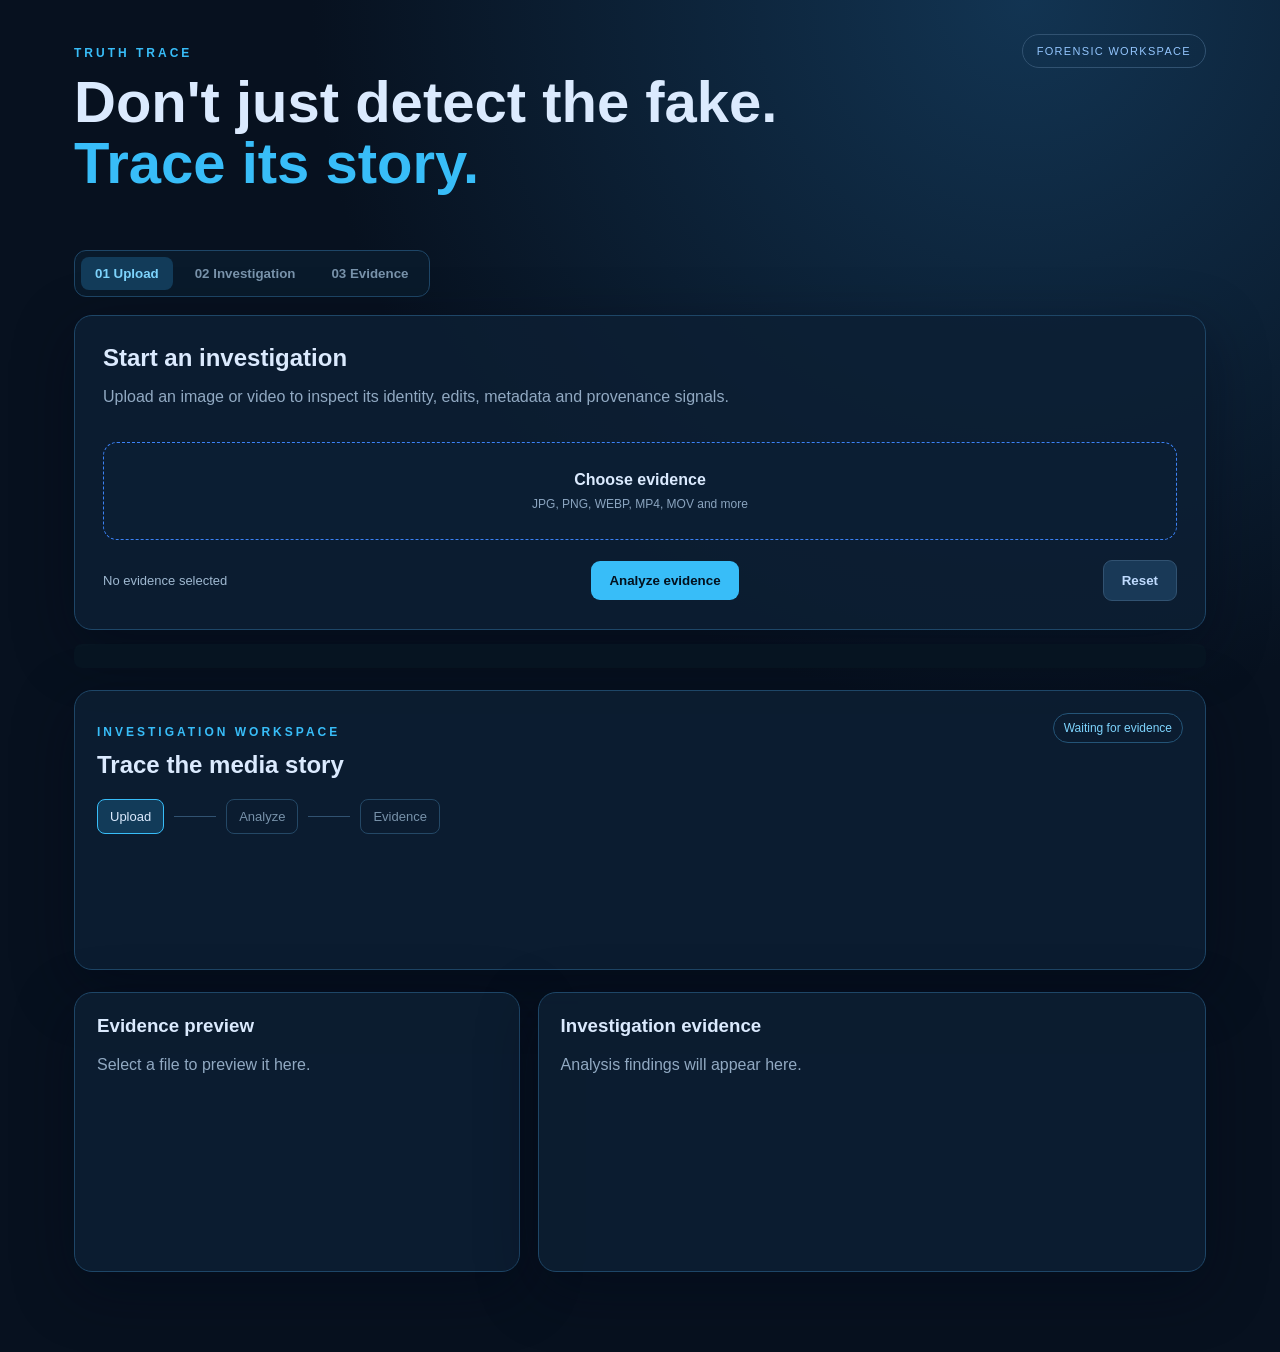
==== provenance/frontend/index.html @ 631e038a "FRONTEND ADDED" ====
<!doctype html>
<html lang="en">
<head>
  <meta charset="utf-8">
  <meta name="viewport" content="width=device-width, initial-scale=1">
  <title>Truth Trace | Provenance Investigation</title>
  <link rel="stylesheet" href="style.css">
</head>
<body>
  <main>
    <header class="topbar">
      <div>
        <p class="eyebrow">TRUTH TRACE</p>
        <h1>Don't just detect the fake.<br><span>Trace its story.</span></h1>
      </div>
      <div class="pill">FORENSIC WORKSPACE</div>
    </header>
    <nav class="steps" aria-label="Investigation steps">
      <button class="step active" data-view="upload">01 Upload</button>
      <button class="step" data-view="investigation">02 Investigation</button>
      <button class="step" data-view="report">03 Evidence</button>
    </nav>
    <section class="hero">
      <div>
        <h2>Start an investigation</h2>
        <p>Upload an image or video to inspect its identity, edits, metadata and provenance signals.</p>
      </div>
      <label class="dropzone" id="dropzone">
        <input id="media" type="file" accept="image/*,video/*">
        <strong>Choose evidence</strong>
        <span>JPG, PNG, WEBP, MP4, MOV and more</span>
      </label>
      <div class="actions">
        <span id="filename">No evidence selected</span>
        <button id="analyze">Analyze evidence</button>
        <button id="reset" class="secondary">Reset</button>
      </div>
    </section>
    <pre id="status"></pre>
    <section id="summary" class="grid hidden"></section>
    <section id="investigation" class="panel workspace-panel">
      <div class="workspace-heading">
        <div><p class="eyebrow">INVESTIGATION WORKSPACE</p><h2>Trace the media story</h2></div>
        <span id="investigation-state" class="state">Waiting for evidence</span>
      </div>
      <div class="workspace-track">
        <span class="track-node active">Upload</span><span class="track-line"></span>
        <span class="track-node">Analyze</span><span class="track-line"></span>
        <span class="track-node">Evidence</span>
      </div>
    </section>
    <section id="story" class="story-layout hidden">
      <div id="timeline" class="panel"></div>
      <div id="matches" class="panel"></div>
    </section>
    <section class="evidence-layout">
      <div id="preview" class="panel preview-panel"><h3>Evidence preview</h3><p>Select a file to preview it here.</p></div>
      <div id="report" class="panel report-panel"><h3>Investigation evidence</h3><p>Analysis findings will appear here.</p></div>
    </section>
  </main>
  <script src="app.js?v=9"></script>
</body>
</html>
---- provenance/frontend/style.css ----
:root { color-scheme: dark; font-family: Inter, Segoe UI, sans-serif; background: #07111f; color: #dbeafe; }
* { box-sizing: border-box; } body { margin: 0; background: radial-gradient(circle at 80% 0%, #123452, #07111f 42%); min-height: 100vh; }
main { max-width: 1180px; margin: auto; padding: 34px 24px 80px; }
.topbar { display: flex; justify-content: space-between; align-items: flex-start; margin-bottom: 48px; }
.eyebrow { color: #38bdf8; letter-spacing: .25em; font-size: 12px; font-weight: 700; } h1 { font-size: clamp(32px, 5vw, 58px); line-height: 1.05; margin: 8px 0; } h1 span { color: #38bdf8; }
.pill { border: 1px solid #315271; border-radius: 999px; padding: 10px 14px; color: #93c5fd; font-size: 11px; letter-spacing: .12em; }
.steps { display: flex; gap: 8px; margin: 0 0 18px; padding: 6px; background: #091a2b; border: 1px solid #1e4667; border-radius: 12px; width: fit-content; }.step { background: transparent; color: #7892aa; padding: 9px 14px; border-radius: 8px; }.step.active { background: #123b59; color: #7dd3fc; }
.hero, .panel { background: rgba(13, 31, 52, .82); border: 1px solid #1e4667; border-radius: 18px; box-shadow: 0 18px 60px #02081766; }
.hero { padding: 28px; display: grid; gap: 20px; } h2 { margin: 0; font-size: 24px; } p { color: #91a9c2; }
.dropzone { border: 1px dashed #3b82f6; border-radius: 14px; padding: 28px; text-align: center; display: grid; gap: 8px; cursor: pointer; background: #0b1e33; } .dropzone input { display: none; } .dropzone.selected { border-color: #22c55e; }
.dropzone span, .metric span, .metric small { color: #8aa4bf; font-size: 12px; } .actions { display: flex; align-items: center; justify-content: space-between; gap: 14px; }
button { cursor: pointer; background: #38bdf8; color: #03111e; border: 0; border-radius: 9px; padding: 12px 18px; font-weight: 800; } #filename { color: #9fb8d0; font-size: 13px; overflow: hidden; text-overflow: ellipsis; }
.secondary { background: #193957; color: #bfdbfe; border: 1px solid #315271; }
.grid { display: grid; grid-template-columns: repeat(4, 1fr); gap: 14px; margin: 22px 0; }.metric { background: #0d233b; border: 1px solid #1d4667; border-radius: 14px; padding: 18px; display: grid; gap: 7px; }.metric strong { font-size: 20px; color: #f8fafc; }
.workspace-panel { margin-top: 22px; min-height: auto; }.workspace-heading { display: flex; justify-content: space-between; align-items: flex-start; gap: 16px; }.workspace-heading h2 { margin-top: 4px; }.state { color: #7dd3fc; border: 1px solid #245477; border-radius: 999px; padding: 7px 10px; font-size: 12px; }.workspace-track { display: flex; align-items: center; gap: 10px; margin-top: 20px; }.track-node { color: #7892aa; border: 1px solid #244866; padding: 9px 12px; border-radius: 8px; font-size: 13px; }.track-node.active { color: #dbeafe; background: #123b59; border-color: #38bdf8; }.track-line { width: 42px; height: 1px; background: #315271; }
.story-layout { display: grid; grid-template-columns: 1fr 1fr; gap: 18px; margin-top: 22px; }.story-layout h2 { margin: 4px 0 18px; }.timeline { display: grid; gap: 0; }.timeline-item { display: grid; grid-template-columns: 18px 1fr; gap: 12px; min-height: 62px; }.timeline-dot { width: 10px; height: 10px; margin-top: 4px; border-radius: 50%; background: #38bdf8; box-shadow: 0 0 0 4px #123b59; }.timeline-item:not(:last-child) .timeline-dot { position: relative; }.timeline-item:not(:last-child) .timeline-dot::after { content: ""; position: absolute; left: 4px; top: 14px; width: 2px; height: 48px; background: #245477; }.timeline-item p { margin: 5px 0 0; font-size: 13px; }.match-list { display: grid; gap: 10px; }.match-row { display: flex; justify-content: space-between; gap: 14px; padding: 12px 0; border-bottom: 1px solid #173b58; }.match-row span { color: #8aa4bf; }.match-row strong { color: #f8fafc; text-align: right; }.panel-note { font-size: 12px; margin-bottom: 0; }
.lineage { margin-top: 24px; border-top: 1px solid #214765; padding-top: 18px; }.lineage-grid { display: grid; grid-template-columns: repeat(2, minmax(0, 1fr)); gap: 10px; }.lineage-card { display: grid; gap: 6px; padding: 10px; border: 1px solid #315271; border-radius: 10px; background: #091a2b; min-width: 0; }.lineage-card.original { border-color: #38bdf8; }.lineage-card.exact { border-color: #22c55e; }.lineage-card.candidate { border-color: #eab308; }.lineage-card img, .lineage-card video { width: 100%; height: 120px; object-fit: contain; background: #020817; border-radius: 6px; }.lineage-card strong { color: #f8fafc; }.lineage-card p, .lineage-card small { margin: 0; font-size: 11px; color: #91a9c2; overflow-wrap: anywhere; }.lineage-kind { color: #7dd3fc; font-size: 10px; letter-spacing: .08em; font-weight: 700; }
.lineage-graph { margin-top: 24px; border-top: 1px solid #214765; padding-top: 18px; }.graph-track { display: flex; align-items: stretch; gap: 8px; overflow-x: auto; padding: 10px 0; }.graph-node { min-width: 150px; display: grid; gap: 6px; padding: 12px; border: 1px solid #315271; border-radius: 10px; background: #091a2b; }.graph-node.origin { border-color: #38bdf8; }.graph-node small { color: #91a9c2; font-size: 11px; overflow-wrap: anywhere; }.graph-arrow { align-self: center; color: #38bdf8; font-size: 20px; }
.evidence-layout { display: grid; grid-template-columns: .8fr 1.2fr; gap: 18px; margin-top: 22px; }.panel { padding: 22px; min-height: 280px; } .panel h3 { margin-top: 0; }.preview-media { max-width: 100%; max-height: 500px; border-radius: 10px; display: block; margin: auto; }
details { border-top: 1px solid #214765; padding: 12px 0; } summary { cursor: pointer; font-weight: 700; color: #bae6fd; } pre { white-space: pre-wrap; color: #b7d4eb; font-size: 12px; overflow: auto; background: #071522; padding: 12px; border-radius: 8px; }
.facts { display: grid; gap: 8px; margin-top: 12px; }.fact { display: grid; grid-template-columns: minmax(130px, .8fr) minmax(0, 1.2fr); gap: 16px; border-bottom: 1px solid #173b58; padding: 8px 0; }.fact > span { color: #8aa4bf; }.fact-value { color: #f8fafc; overflow-wrap: anywhere; }.fact-value strong { color: #f8fafc; }.value-list { margin: 0; padding-left: 20px; color: #dbeafe; }.value-list li { padding: 3px 0; }.empty-value { color: #7892aa; font-style: italic; }
.hidden { display: none; } #status { color: #7dd3fc; min-height: 20px; margin: 14px 0; }
@media (max-width: 760px) { .topbar, .actions, .workspace-heading { display: block; } .pill { display: inline-block; margin-top: 15px; } .steps { width: 100%; overflow-x: auto; } .grid, .story-layout, .evidence-layout { grid-template-columns: 1fr 1fr; } .actions button { margin-top: 14px; } }
@media (max-width: 480px) { .grid, .evidence-layout { grid-template-columns: 1fr; } }
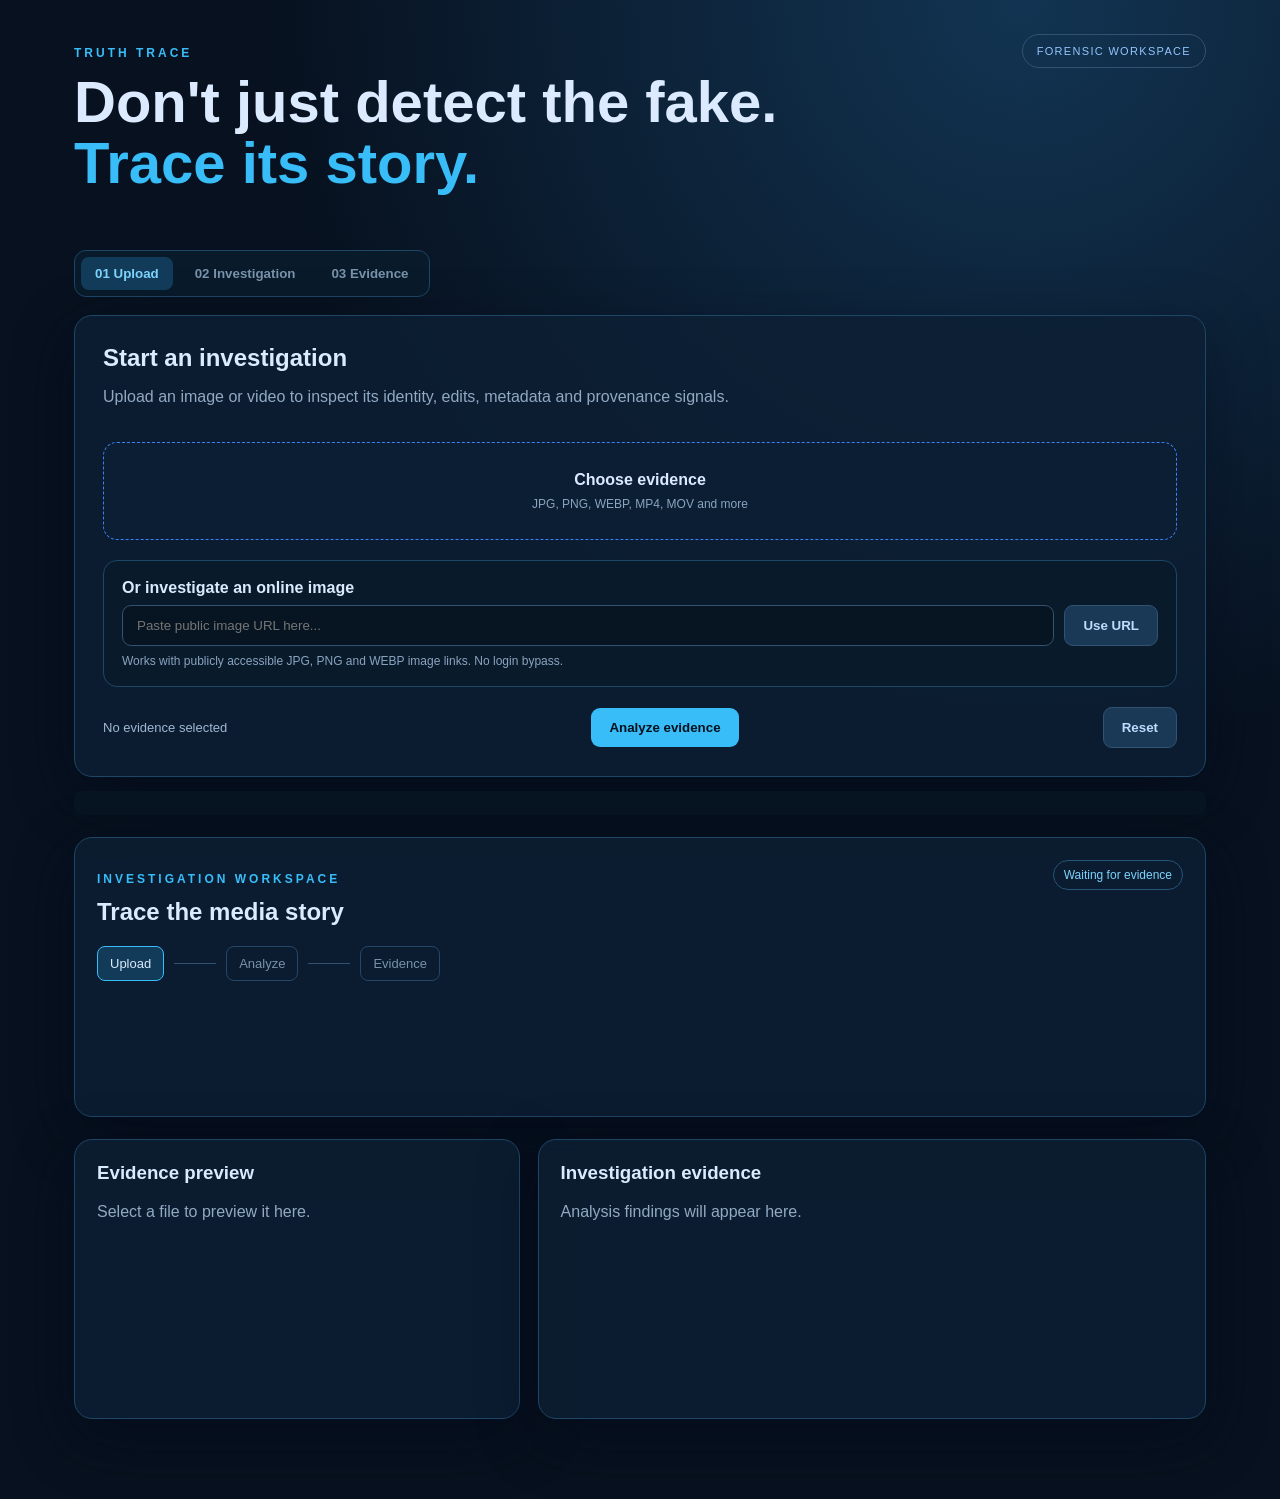
==== commit 0ee9cd4f: "feat:Removed Bugs" ====
--- a/provenance/frontend/index.html
+++ b/provenance/frontend/index.html
@@ -1,63 +1,101 @@
 <!doctype html>
 <html lang="en">
-<head>
-  <meta charset="utf-8">
-  <meta name="viewport" content="width=device-width, initial-scale=1">
-  <title>Truth Trace | Provenance Investigation</title>
-  <link rel="stylesheet" href="style.css">
-</head>
-<body>
-  <main>
-    <header class="topbar">
-      <div>
-        <p class="eyebrow">TRUTH TRACE</p>
-        <h1>Don't just detect the fake.<br><span>Trace its story.</span></h1>
-      </div>
-      <div class="pill">FORENSIC WORKSPACE</div>
-    </header>
-    <nav class="steps" aria-label="Investigation steps">
-      <button class="step active" data-view="upload">01 Upload</button>
-      <button class="step" data-view="investigation">02 Investigation</button>
-      <button class="step" data-view="report">03 Evidence</button>
-    </nav>
-    <section class="hero">
-      <div>
-        <h2>Start an investigation</h2>
-        <p>Upload an image or video to inspect its identity, edits, metadata and provenance signals.</p>
-      </div>
-      <label class="dropzone" id="dropzone">
-        <input id="media" type="file" accept="image/*,video/*">
-        <strong>Choose evidence</strong>
-        <span>JPG, PNG, WEBP, MP4, MOV and more</span>
-      </label>
-      <div class="actions">
-        <span id="filename">No evidence selected</span>
-        <button id="analyze">Analyze evidence</button>
-        <button id="reset" class="secondary">Reset</button>
-      </div>
-    </section>
-    <pre id="status"></pre>
-    <section id="summary" class="grid hidden"></section>
-    <section id="investigation" class="panel workspace-panel">
-      <div class="workspace-heading">
-        <div><p class="eyebrow">INVESTIGATION WORKSPACE</p><h2>Trace the media story</h2></div>
-        <span id="investigation-state" class="state">Waiting for evidence</span>
-      </div>
-      <div class="workspace-track">
-        <span class="track-node active">Upload</span><span class="track-line"></span>
-        <span class="track-node">Analyze</span><span class="track-line"></span>
-        <span class="track-node">Evidence</span>
-      </div>
-    </section>
-    <section id="story" class="story-layout hidden">
-      <div id="timeline" class="panel"></div>
-      <div id="matches" class="panel"></div>
-    </section>
-    <section class="evidence-layout">
-      <div id="preview" class="panel preview-panel"><h3>Evidence preview</h3><p>Select a file to preview it here.</p></div>
-      <div id="report" class="panel report-panel"><h3>Investigation evidence</h3><p>Analysis findings will appear here.</p></div>
-    </section>
-  </main>
-  <script src="app.js?v=9"></script>
-</body>
+  <head>
+    <meta charset="utf-8" />
+    <meta name="viewport" content="width=device-width, initial-scale=1" />
+    <title>Truth Trace | Provenance Investigation</title>
+    <link rel="stylesheet" href="style.css" />
+  </head>
+  <body>
+    <main>
+      <header class="topbar">
+        <div>
+          <p class="eyebrow">TRUTH TRACE</p>
+          <h1>
+            Don't just detect the fake.<br /><span>Trace its story.</span>
+          </h1>
+        </div>
+        <div class="pill">FORENSIC WORKSPACE</div>
+      </header>
+      <nav class="steps" aria-label="Investigation steps">
+        <button class="step active" data-view="upload">01 Upload</button>
+        <button class="step" data-view="investigation">02 Investigation</button>
+        <button class="step" data-view="report">03 Evidence</button>
+      </nav>
+      <section class="hero">
+        <div>
+          <h2>Start an investigation</h2>
+          <p>
+            Upload an image or video to inspect its identity, edits, metadata
+            and provenance signals.
+          </p>
+        </div>
+        <label class="dropzone" id="dropzone">
+          <input id="media" type="file" accept="image/*,video/*" />
+          <strong>Choose evidence</strong>
+          <span>JPG, PNG, WEBP, MP4, MOV and more</span>
+        </label>
+        <div class="url-source">
+          <label for="image-url"
+            ><strong>Or investigate an online image</strong></label
+          >
+          <div class="url-row">
+            <input
+              id="image-url"
+              type="url"
+              placeholder="Paste public image URL here..."
+              autocomplete="off"
+            />
+            <button id="use-url" class="secondary" type="button">
+              Use URL
+            </button>
+          </div>
+          <span
+            >Works with publicly accessible JPG, PNG and WEBP image links. No
+            login bypass.</span
+          >
+        </div>
+        <div class="actions">
+          <span id="filename">No evidence selected</span>
+          <button id="analyze">Analyze evidence</button>
+          <button id="reset" class="secondary">Reset</button>
+        </div>
+      </section>
+      <pre id="status"></pre>
+      <section id="summary" class="grid hidden"></section>
+      <section id="investigation" class="panel workspace-panel">
+        <div class="workspace-heading">
+          <div>
+            <p class="eyebrow">INVESTIGATION WORKSPACE</p>
+            <h2>Trace the media story</h2>
+          </div>
+          <span id="investigation-state" class="state"
+            >Waiting for evidence</span
+          >
+        </div>
+        <div class="workspace-track">
+          <span class="track-node active">Upload</span
+          ><span class="track-line"></span>
+          <span class="track-node">Analyze</span
+          ><span class="track-line"></span>
+          <span class="track-node">Evidence</span>
+        </div>
+      </section>
+      <section id="story" class="story-layout hidden">
+        <div id="timeline" class="panel"></div>
+        <div id="matches" class="panel"></div>
+      </section>
+      <section class="evidence-layout">
+        <div id="preview" class="panel preview-panel">
+          <h3>Evidence preview</h3>
+          <p>Select a file to preview it here.</p>
+        </div>
+        <div id="report" class="panel report-panel">
+          <h3>Investigation evidence</h3>
+          <p>Analysis findings will appear here.</p>
+        </div>
+      </section>
+    </main>
+    <script src="app.js?v=10"></script>
+  </body>
 </html>
--- a/provenance/frontend/style.css
+++ b/provenance/frontend/style.css
@@ -1,24 +1,560 @@
-:root { color-scheme: dark; font-family: Inter, Segoe UI, sans-serif; background: #07111f; color: #dbeafe; }
-* { box-sizing: border-box; } body { margin: 0; background: radial-gradient(circle at 80% 0%, #123452, #07111f 42%); min-height: 100vh; }
-main { max-width: 1180px; margin: auto; padding: 34px 24px 80px; }
-.topbar { display: flex; justify-content: space-between; align-items: flex-start; margin-bottom: 48px; }
-.eyebrow { color: #38bdf8; letter-spacing: .25em; font-size: 12px; font-weight: 700; } h1 { font-size: clamp(32px, 5vw, 58px); line-height: 1.05; margin: 8px 0; } h1 span { color: #38bdf8; }
-.pill { border: 1px solid #315271; border-radius: 999px; padding: 10px 14px; color: #93c5fd; font-size: 11px; letter-spacing: .12em; }
-.steps { display: flex; gap: 8px; margin: 0 0 18px; padding: 6px; background: #091a2b; border: 1px solid #1e4667; border-radius: 12px; width: fit-content; }.step { background: transparent; color: #7892aa; padding: 9px 14px; border-radius: 8px; }.step.active { background: #123b59; color: #7dd3fc; }
-.hero, .panel { background: rgba(13, 31, 52, .82); border: 1px solid #1e4667; border-radius: 18px; box-shadow: 0 18px 60px #02081766; }
-.hero { padding: 28px; display: grid; gap: 20px; } h2 { margin: 0; font-size: 24px; } p { color: #91a9c2; }
-.dropzone { border: 1px dashed #3b82f6; border-radius: 14px; padding: 28px; text-align: center; display: grid; gap: 8px; cursor: pointer; background: #0b1e33; } .dropzone input { display: none; } .dropzone.selected { border-color: #22c55e; }
-.dropzone span, .metric span, .metric small { color: #8aa4bf; font-size: 12px; } .actions { display: flex; align-items: center; justify-content: space-between; gap: 14px; }
-button { cursor: pointer; background: #38bdf8; color: #03111e; border: 0; border-radius: 9px; padding: 12px 18px; font-weight: 800; } #filename { color: #9fb8d0; font-size: 13px; overflow: hidden; text-overflow: ellipsis; }
-.secondary { background: #193957; color: #bfdbfe; border: 1px solid #315271; }
-.grid { display: grid; grid-template-columns: repeat(4, 1fr); gap: 14px; margin: 22px 0; }.metric { background: #0d233b; border: 1px solid #1d4667; border-radius: 14px; padding: 18px; display: grid; gap: 7px; }.metric strong { font-size: 20px; color: #f8fafc; }
-.workspace-panel { margin-top: 22px; min-height: auto; }.workspace-heading { display: flex; justify-content: space-between; align-items: flex-start; gap: 16px; }.workspace-heading h2 { margin-top: 4px; }.state { color: #7dd3fc; border: 1px solid #245477; border-radius: 999px; padding: 7px 10px; font-size: 12px; }.workspace-track { display: flex; align-items: center; gap: 10px; margin-top: 20px; }.track-node { color: #7892aa; border: 1px solid #244866; padding: 9px 12px; border-radius: 8px; font-size: 13px; }.track-node.active { color: #dbeafe; background: #123b59; border-color: #38bdf8; }.track-line { width: 42px; height: 1px; background: #315271; }
-.story-layout { display: grid; grid-template-columns: 1fr 1fr; gap: 18px; margin-top: 22px; }.story-layout h2 { margin: 4px 0 18px; }.timeline { display: grid; gap: 0; }.timeline-item { display: grid; grid-template-columns: 18px 1fr; gap: 12px; min-height: 62px; }.timeline-dot { width: 10px; height: 10px; margin-top: 4px; border-radius: 50%; background: #38bdf8; box-shadow: 0 0 0 4px #123b59; }.timeline-item:not(:last-child) .timeline-dot { position: relative; }.timeline-item:not(:last-child) .timeline-dot::after { content: ""; position: absolute; left: 4px; top: 14px; width: 2px; height: 48px; background: #245477; }.timeline-item p { margin: 5px 0 0; font-size: 13px; }.match-list { display: grid; gap: 10px; }.match-row { display: flex; justify-content: space-between; gap: 14px; padding: 12px 0; border-bottom: 1px solid #173b58; }.match-row span { color: #8aa4bf; }.match-row strong { color: #f8fafc; text-align: right; }.panel-note { font-size: 12px; margin-bottom: 0; }
-.lineage { margin-top: 24px; border-top: 1px solid #214765; padding-top: 18px; }.lineage-grid { display: grid; grid-template-columns: repeat(2, minmax(0, 1fr)); gap: 10px; }.lineage-card { display: grid; gap: 6px; padding: 10px; border: 1px solid #315271; border-radius: 10px; background: #091a2b; min-width: 0; }.lineage-card.original { border-color: #38bdf8; }.lineage-card.exact { border-color: #22c55e; }.lineage-card.candidate { border-color: #eab308; }.lineage-card img, .lineage-card video { width: 100%; height: 120px; object-fit: contain; background: #020817; border-radius: 6px; }.lineage-card strong { color: #f8fafc; }.lineage-card p, .lineage-card small { margin: 0; font-size: 11px; color: #91a9c2; overflow-wrap: anywhere; }.lineage-kind { color: #7dd3fc; font-size: 10px; letter-spacing: .08em; font-weight: 700; }
-.lineage-graph { margin-top: 24px; border-top: 1px solid #214765; padding-top: 18px; }.graph-track { display: flex; align-items: stretch; gap: 8px; overflow-x: auto; padding: 10px 0; }.graph-node { min-width: 150px; display: grid; gap: 6px; padding: 12px; border: 1px solid #315271; border-radius: 10px; background: #091a2b; }.graph-node.origin { border-color: #38bdf8; }.graph-node small { color: #91a9c2; font-size: 11px; overflow-wrap: anywhere; }.graph-arrow { align-self: center; color: #38bdf8; font-size: 20px; }
-.evidence-layout { display: grid; grid-template-columns: .8fr 1.2fr; gap: 18px; margin-top: 22px; }.panel { padding: 22px; min-height: 280px; } .panel h3 { margin-top: 0; }.preview-media { max-width: 100%; max-height: 500px; border-radius: 10px; display: block; margin: auto; }
-details { border-top: 1px solid #214765; padding: 12px 0; } summary { cursor: pointer; font-weight: 700; color: #bae6fd; } pre { white-space: pre-wrap; color: #b7d4eb; font-size: 12px; overflow: auto; background: #071522; padding: 12px; border-radius: 8px; }
-.facts { display: grid; gap: 8px; margin-top: 12px; }.fact { display: grid; grid-template-columns: minmax(130px, .8fr) minmax(0, 1.2fr); gap: 16px; border-bottom: 1px solid #173b58; padding: 8px 0; }.fact > span { color: #8aa4bf; }.fact-value { color: #f8fafc; overflow-wrap: anywhere; }.fact-value strong { color: #f8fafc; }.value-list { margin: 0; padding-left: 20px; color: #dbeafe; }.value-list li { padding: 3px 0; }.empty-value { color: #7892aa; font-style: italic; }
-.hidden { display: none; } #status { color: #7dd3fc; min-height: 20px; margin: 14px 0; }
-@media (max-width: 760px) { .topbar, .actions, .workspace-heading { display: block; } .pill { display: inline-block; margin-top: 15px; } .steps { width: 100%; overflow-x: auto; } .grid, .story-layout, .evidence-layout { grid-template-columns: 1fr 1fr; } .actions button { margin-top: 14px; } }
-@media (max-width: 480px) { .grid, .evidence-layout { grid-template-columns: 1fr; } }
+:root {
+  color-scheme: dark;
+  font-family:
+    Inter,
+    Segoe UI,
+    sans-serif;
+  background: #07111f;
+  color: #dbeafe;
+}
+* {
+  box-sizing: border-box;
+}
+body {
+  margin: 0;
+  background: radial-gradient(circle at 80% 0%, #123452, #07111f 42%);
+  min-height: 100vh;
+}
+main {
+  max-width: 1180px;
+  margin: auto;
+  padding: 34px 24px 80px;
+}
+.topbar {
+  display: flex;
+  justify-content: space-between;
+  align-items: flex-start;
+  margin-bottom: 48px;
+}
+.eyebrow {
+  color: #38bdf8;
+  letter-spacing: 0.25em;
+  font-size: 12px;
+  font-weight: 700;
+}
+h1 {
+  font-size: clamp(32px, 5vw, 58px);
+  line-height: 1.05;
+  margin: 8px 0;
+}
+h1 span {
+  color: #38bdf8;
+}
+.pill {
+  border: 1px solid #315271;
+  border-radius: 999px;
+  padding: 10px 14px;
+  color: #93c5fd;
+  font-size: 11px;
+  letter-spacing: 0.12em;
+}
+.steps {
+  display: flex;
+  gap: 8px;
+  margin: 0 0 18px;
+  padding: 6px;
+  background: #091a2b;
+  border: 1px solid #1e4667;
+  border-radius: 12px;
+  width: fit-content;
+}
+.step {
+  background: transparent;
+  color: #7892aa;
+  padding: 9px 14px;
+  border-radius: 8px;
+}
+.step.active {
+  background: #123b59;
+  color: #7dd3fc;
+}
+.hero,
+.panel {
+  background: rgba(13, 31, 52, 0.82);
+  border: 1px solid #1e4667;
+  border-radius: 18px;
+  box-shadow: 0 18px 60px #02081766;
+}
+.hero {
+  padding: 28px;
+  display: grid;
+  gap: 20px;
+}
+h2 {
+  margin: 0;
+  font-size: 24px;
+}
+p {
+  color: #91a9c2;
+}
+.dropzone {
+  border: 1px dashed #3b82f6;
+  border-radius: 14px;
+  padding: 28px;
+  text-align: center;
+  display: grid;
+  gap: 8px;
+  cursor: pointer;
+  background: #0b1e33;
+}
+.dropzone input {
+  display: none;
+}
+.dropzone.selected {
+  border-color: #22c55e;
+}
+.dropzone span,
+.metric span,
+.metric small {
+  color: #8aa4bf;
+  font-size: 12px;
+}
+.actions {
+  display: flex;
+  align-items: center;
+  justify-content: space-between;
+  gap: 14px;
+}
+button {
+  cursor: pointer;
+  background: #38bdf8;
+  color: #03111e;
+  border: 0;
+  border-radius: 9px;
+  padding: 12px 18px;
+  font-weight: 800;
+}
+#filename {
+  color: #9fb8d0;
+  font-size: 13px;
+  overflow: hidden;
+  text-overflow: ellipsis;
+}
+.secondary {
+  background: #193957;
+  color: #bfdbfe;
+  border: 1px solid #315271;
+}
+.grid {
+  display: grid;
+  grid-template-columns: repeat(4, 1fr);
+  gap: 14px;
+  margin: 22px 0;
+}
+.metric {
+  background: #0d233b;
+  border: 1px solid #1d4667;
+  border-radius: 14px;
+  padding: 18px;
+  display: grid;
+  gap: 7px;
+}
+.metric strong {
+  font-size: 20px;
+  color: #f8fafc;
+}
+.workspace-panel {
+  margin-top: 22px;
+  min-height: auto;
+}
+.workspace-heading {
+  display: flex;
+  justify-content: space-between;
+  align-items: flex-start;
+  gap: 16px;
+}
+.workspace-heading h2 {
+  margin-top: 4px;
+}
+.state {
+  color: #7dd3fc;
+  border: 1px solid #245477;
+  border-radius: 999px;
+  padding: 7px 10px;
+  font-size: 12px;
+}
+.workspace-track {
+  display: flex;
+  align-items: center;
+  gap: 10px;
+  margin-top: 20px;
+}
+.track-node {
+  color: #7892aa;
+  border: 1px solid #244866;
+  padding: 9px 12px;
+  border-radius: 8px;
+  font-size: 13px;
+}
+.track-node.active {
+  color: #dbeafe;
+  background: #123b59;
+  border-color: #38bdf8;
+}
+.track-line {
+  width: 42px;
+  height: 1px;
+  background: #315271;
+}
+.story-layout {
+  display: grid;
+  grid-template-columns: 1fr 1fr;
+  gap: 18px;
+  margin-top: 22px;
+}
+.story-layout h2 {
+  margin: 4px 0 18px;
+}
+.timeline {
+  display: grid;
+  gap: 0;
+}
+.timeline-item {
+  display: grid;
+  grid-template-columns: 18px 1fr;
+  gap: 12px;
+  min-height: 62px;
+}
+.timeline-dot {
+  width: 10px;
+  height: 10px;
+  margin-top: 4px;
+  border-radius: 50%;
+  background: #38bdf8;
+  box-shadow: 0 0 0 4px #123b59;
+}
+.timeline-item:not(:last-child) .timeline-dot {
+  position: relative;
+}
+.timeline-item:not(:last-child) .timeline-dot::after {
+  content: "";
+  position: absolute;
+  left: 4px;
+  top: 14px;
+  width: 2px;
+  height: 48px;
+  background: #245477;
+}
+.timeline-item p {
+  margin: 5px 0 0;
+  font-size: 13px;
+}
+.match-list {
+  display: grid;
+  gap: 10px;
+}
+.match-row {
+  display: flex;
+  justify-content: space-between;
+  gap: 14px;
+  padding: 12px 0;
+  border-bottom: 1px solid #173b58;
+}
+.match-row span {
+  color: #8aa4bf;
+}
+.match-row strong {
+  color: #f8fafc;
+  text-align: right;
+}
+.panel-note {
+  font-size: 12px;
+  margin-bottom: 0;
+}
+.lineage {
+  margin-top: 24px;
+  border-top: 1px solid #214765;
+  padding-top: 18px;
+}
+.lineage-grid {
+  display: grid;
+  grid-template-columns: repeat(2, minmax(0, 1fr));
+  gap: 10px;
+}
+.lineage-card {
+  display: grid;
+  gap: 6px;
+  padding: 10px;
+  border: 1px solid #315271;
+  border-radius: 10px;
+  background: #091a2b;
+  min-width: 0;
+}
+.lineage-card.original {
+  border-color: #38bdf8;
+}
+.lineage-card.exact {
+  border-color: #22c55e;
+}
+.lineage-card.candidate {
+  border-color: #eab308;
+}
+.lineage-card img,
+.lineage-card video {
+  width: 100%;
+  height: 120px;
+  object-fit: contain;
+  background: #020817;
+  border-radius: 6px;
+}
+.lineage-card strong {
+  color: #f8fafc;
+}
+.lineage-card p,
+.lineage-card small {
+  margin: 0;
+  font-size: 11px;
+  color: #91a9c2;
+  overflow-wrap: anywhere;
+}
+.lineage-kind {
+  color: #7dd3fc;
+  font-size: 10px;
+  letter-spacing: 0.08em;
+  font-weight: 700;
+}
+.lineage-graph {
+  margin-top: 24px;
+  border-top: 1px solid #214765;
+  padding-top: 18px;
+}
+.graph-track {
+  display: flex;
+  align-items: stretch;
+  gap: 8px;
+  overflow-x: auto;
+  padding: 10px 0;
+}
+.graph-node {
+  min-width: 150px;
+  display: grid;
+  gap: 6px;
+  padding: 12px;
+  border: 1px solid #315271;
+  border-radius: 10px;
+  background: #091a2b;
+}
+.graph-node.origin {
+  border-color: #38bdf8;
+}
+.graph-node small {
+  color: #91a9c2;
+  font-size: 11px;
+  overflow-wrap: anywhere;
+}
+.graph-arrow {
+  align-self: center;
+  color: #38bdf8;
+  font-size: 20px;
+}
+.evidence-layout {
+  display: grid;
+  grid-template-columns: 0.8fr 1.2fr;
+  gap: 18px;
+  margin-top: 22px;
+}
+.panel {
+  padding: 22px;
+  min-height: 280px;
+}
+.panel h3 {
+  margin-top: 0;
+}
+.preview-media {
+  max-width: 100%;
+  max-height: 500px;
+  border-radius: 10px;
+  display: block;
+  margin: auto;
+}
+details {
+  border-top: 1px solid #214765;
+  padding: 12px 0;
+}
+summary {
+  cursor: pointer;
+  font-weight: 700;
+  color: #bae6fd;
+}
+pre {
+  white-space: pre-wrap;
+  color: #b7d4eb;
+  font-size: 12px;
+  overflow: auto;
+  background: #071522;
+  padding: 12px;
+  border-radius: 8px;
+}
+.facts {
+  display: grid;
+  gap: 8px;
+  margin-top: 12px;
+}
+.fact {
+  display: grid;
+  grid-template-columns: minmax(130px, 0.8fr) minmax(0, 1.2fr);
+  gap: 16px;
+  border-bottom: 1px solid #173b58;
+  padding: 8px 0;
+}
+.fact > span {
+  color: #8aa4bf;
+}
+.fact-value {
+  color: #f8fafc;
+  overflow-wrap: anywhere;
+}
+.fact-value strong {
+  color: #f8fafc;
+}
+.value-list {
+  margin: 0;
+  padding-left: 20px;
+  color: #dbeafe;
+}
+.value-list li {
+  padding: 3px 0;
+}
+.empty-value {
+  color: #7892aa;
+  font-style: italic;
+}
+.hidden {
+  display: none;
+}
+#status {
+  color: #7dd3fc;
+  min-height: 20px;
+  margin: 14px 0;
+}
+@media (max-width: 760px) {
+  .topbar,
+  .actions,
+  .workspace-heading {
+    display: block;
+  }
+  .pill {
+    display: inline-block;
+    margin-top: 15px;
+  }
+  .steps {
+    width: 100%;
+    overflow-x: auto;
+  }
+  .grid,
+  .story-layout,
+  .evidence-layout {
+    grid-template-columns: 1fr 1fr;
+  }
+  .actions button {
+    margin-top: 14px;
+  }
+}
+@media (max-width: 480px) {
+  .grid,
+  .evidence-layout {
+    grid-template-columns: 1fr;
+  }
+}
+
+.web-sources {
+  margin-top: 1rem;
+  padding-top: 1rem;
+  border-top: 1px solid rgba(127, 127, 127, 0.2);
+}
+
+.source-list {
+  display: grid;
+  gap: 0.75rem;
+  margin-top: 0.75rem;
+}
+
+.source-card {
+  padding: 0.9rem 1rem;
+  border: 1px solid rgba(127, 127, 127, 0.2);
+  border-radius: 12px;
+  background: rgba(127, 127, 127, 0.04);
+}
+
+.source-card-top {
+  display: flex;
+  justify-content: space-between;
+  gap: 1rem;
+  margin-bottom: 0.4rem;
+  font-size: 0.78rem;
+  opacity: 0.75;
+}
+
+.source-card a {
+  color: inherit;
+  text-decoration: underline;
+  text-underline-offset: 2px;
+}
+
+.source-card p {
+  margin: 0.45rem 0;
+  opacity: 0.82;
+}
+
+.source-card small {
+  display: block;
+  opacity: 0.7;
+}
+
+.source-type {
+  text-transform: uppercase;
+  letter-spacing: 0.06em;
+}
+
+.url-source {
+  display: grid;
+  gap: 8px;
+  padding: 18px;
+  border: 1px solid #1e4667;
+  border-radius: 14px;
+  background: #091a2b;
+}
+.url-source > span {
+  color: #8aa4bf;
+  font-size: 12px;
+}
+.url-row {
+  display: flex;
+  gap: 10px;
+}
+.url-row input {
+  flex: 1;
+  min-width: 0;
+  padding: 12px 14px;
+  border-radius: 9px;
+  border: 1px solid #315271;
+  background: #071522;
+  color: #f8fafc;
+}
+.final-report {
+  margin-bottom: 22px;
+  padding: 20px;
+  border: 1px solid #38bdf8;
+  border-radius: 14px;
+  background: #091a2b;
+}
+.final-report h2 {
+  margin: 5px 0 10px;
+}
+.final-report ul {
+  color: #dbeafe;
+  padding-left: 20px;
+}
+.verdict-score {
+  margin: 10px 0 14px;
+  color: #8aa4bf;
+}
+.verdict-score strong {
+  color: #7dd3fc;
+  font-size: 20px;
+}
+@media (max-width: 600px) {
+  .url-row {
+    display: grid;
+  }
+}
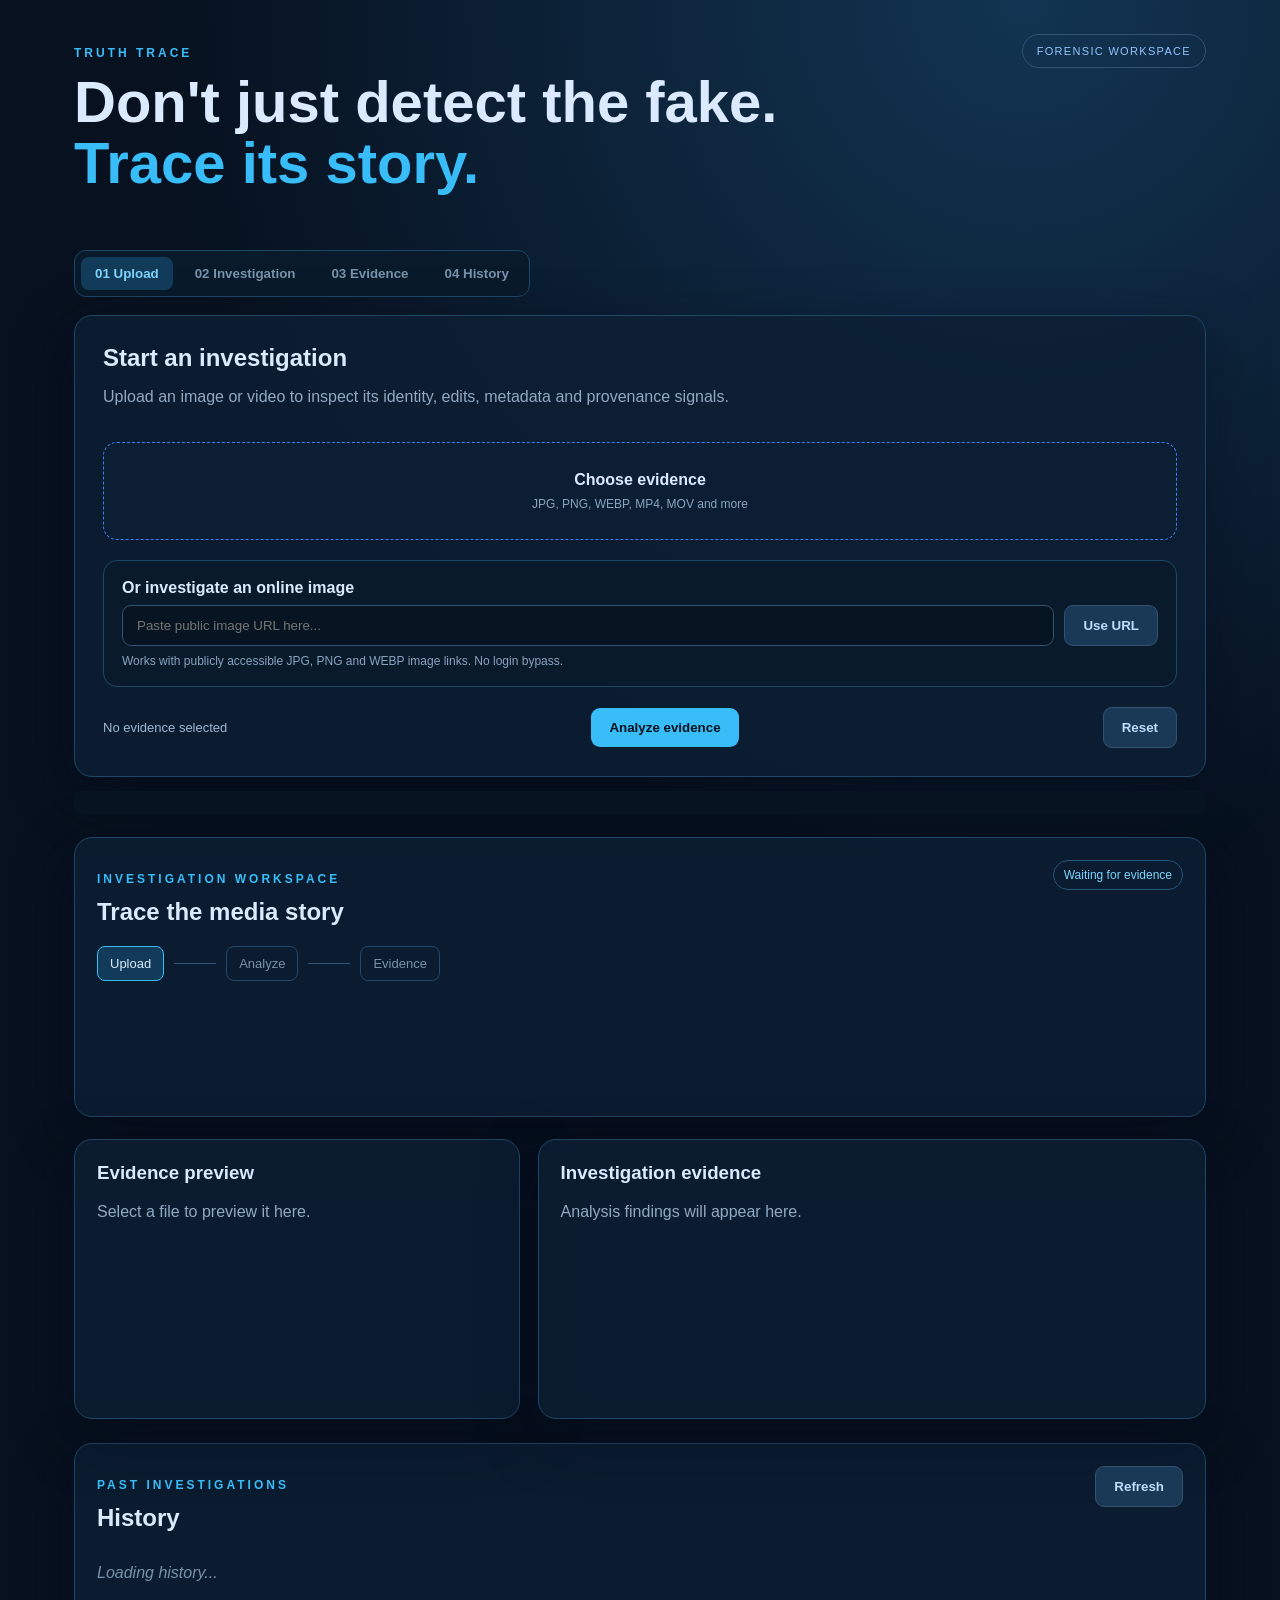
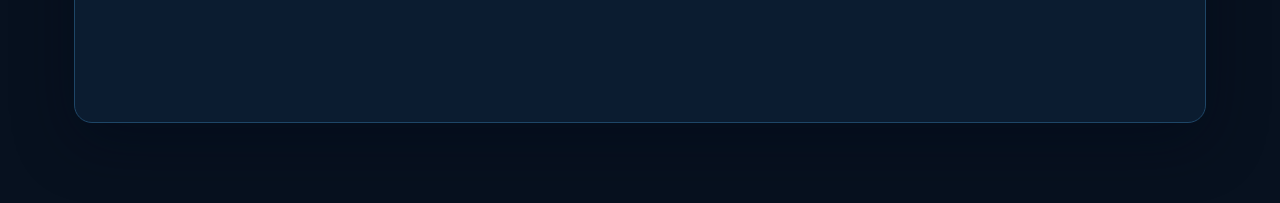
==== commit 0f196c72: "feat: Removed Bugs" ====
--- a/provenance/frontend/index.html
+++ b/provenance/frontend/index.html
@@ -21,6 +21,7 @@
         <button class="step active" data-view="upload">01 Upload</button>
         <button class="step" data-view="investigation">02 Investigation</button>
         <button class="step" data-view="report">03 Evidence</button>
+        <button class="step" data-view="history">04 History</button>
       </nav>
       <section class="hero">
         <div>
@@ -95,7 +96,21 @@
           <p>Analysis findings will appear here.</p>
         </div>
       </section>
+      <section id="history" class="panel history-panel">
+        <div class="workspace-heading">
+          <div>
+            <p class="eyebrow">PAST INVESTIGATIONS</p>
+            <h2>History</h2>
+          </div>
+          <button id="history-refresh" class="secondary" type="button">
+            Refresh
+          </button>
+        </div>
+        <div id="history-list" class="history-list">
+          <p class="empty-value">Loading history...</p>
+        </div>
+      </section>
     </main>
-    <script src="app.js?v=10"></script>
+    <script src="app.js?v=11"></script>
   </body>
 </html>
--- a/provenance/frontend/style.css
+++ b/provenance/frontend/style.css
@@ -558,3 +558,84 @@
     display: grid;
   }
 }
+
+.history-panel {
+  margin-top: 24px;
+}
+.history-list {
+  display: grid;
+  grid-template-columns: repeat(auto-fill, minmax(240px, 1fr));
+  gap: 14px;
+  margin-top: 16px;
+}
+.history-card {
+  background: rgba(255, 255, 255, 0.03);
+  border: 1px solid rgba(255, 255, 255, 0.08);
+  border-radius: 12px;
+  padding: 12px;
+  cursor: pointer;
+  transition: border-color 0.15s ease, transform 0.15s ease;
+  display: flex;
+  flex-direction: column;
+  gap: 8px;
+}
+.history-card:hover {
+  border-color: rgba(125, 211, 252, 0.5);
+  transform: translateY(-2px);
+}
+.history-thumb {
+  width: 100%;
+  height: 140px;
+  object-fit: cover;
+  border-radius: 8px;
+  background: rgba(0, 0, 0, 0.25);
+}
+.history-meta strong {
+  display: block;
+  font-size: 14px;
+  word-break: break-word;
+}
+.history-meta span {
+  font-size: 12px;
+  color: #8aa4bf;
+}
+.history-badge {
+  display: inline-block;
+  margin-top: 4px;
+  padding: 2px 8px;
+  border-radius: 999px;
+  font-size: 11px;
+  text-transform: uppercase;
+  letter-spacing: 0.04em;
+}
+.history-badge.likely_ai {
+  background: rgba(248, 113, 113, 0.18);
+  color: #fca5a5;
+}
+.history-badge.review {
+  background: rgba(250, 204, 21, 0.18);
+  color: #fde68a;
+}
+.history-badge.provenance_found {
+  background: rgba(96, 165, 250, 0.18);
+  color: #93c5fd;
+}
+.history-badge.inconclusive {
+  background: rgba(148, 163, 184, 0.18);
+  color: #cbd5f5;
+}
+.history-card-actions {
+  display: flex;
+  justify-content: flex-end;
+}
+.history-delete {
+  background: none;
+  border: none;
+  color: #8aa4bf;
+  font-size: 12px;
+  cursor: pointer;
+  padding: 2px 4px;
+}
+.history-delete:hover {
+  color: #fca5a5;
+}
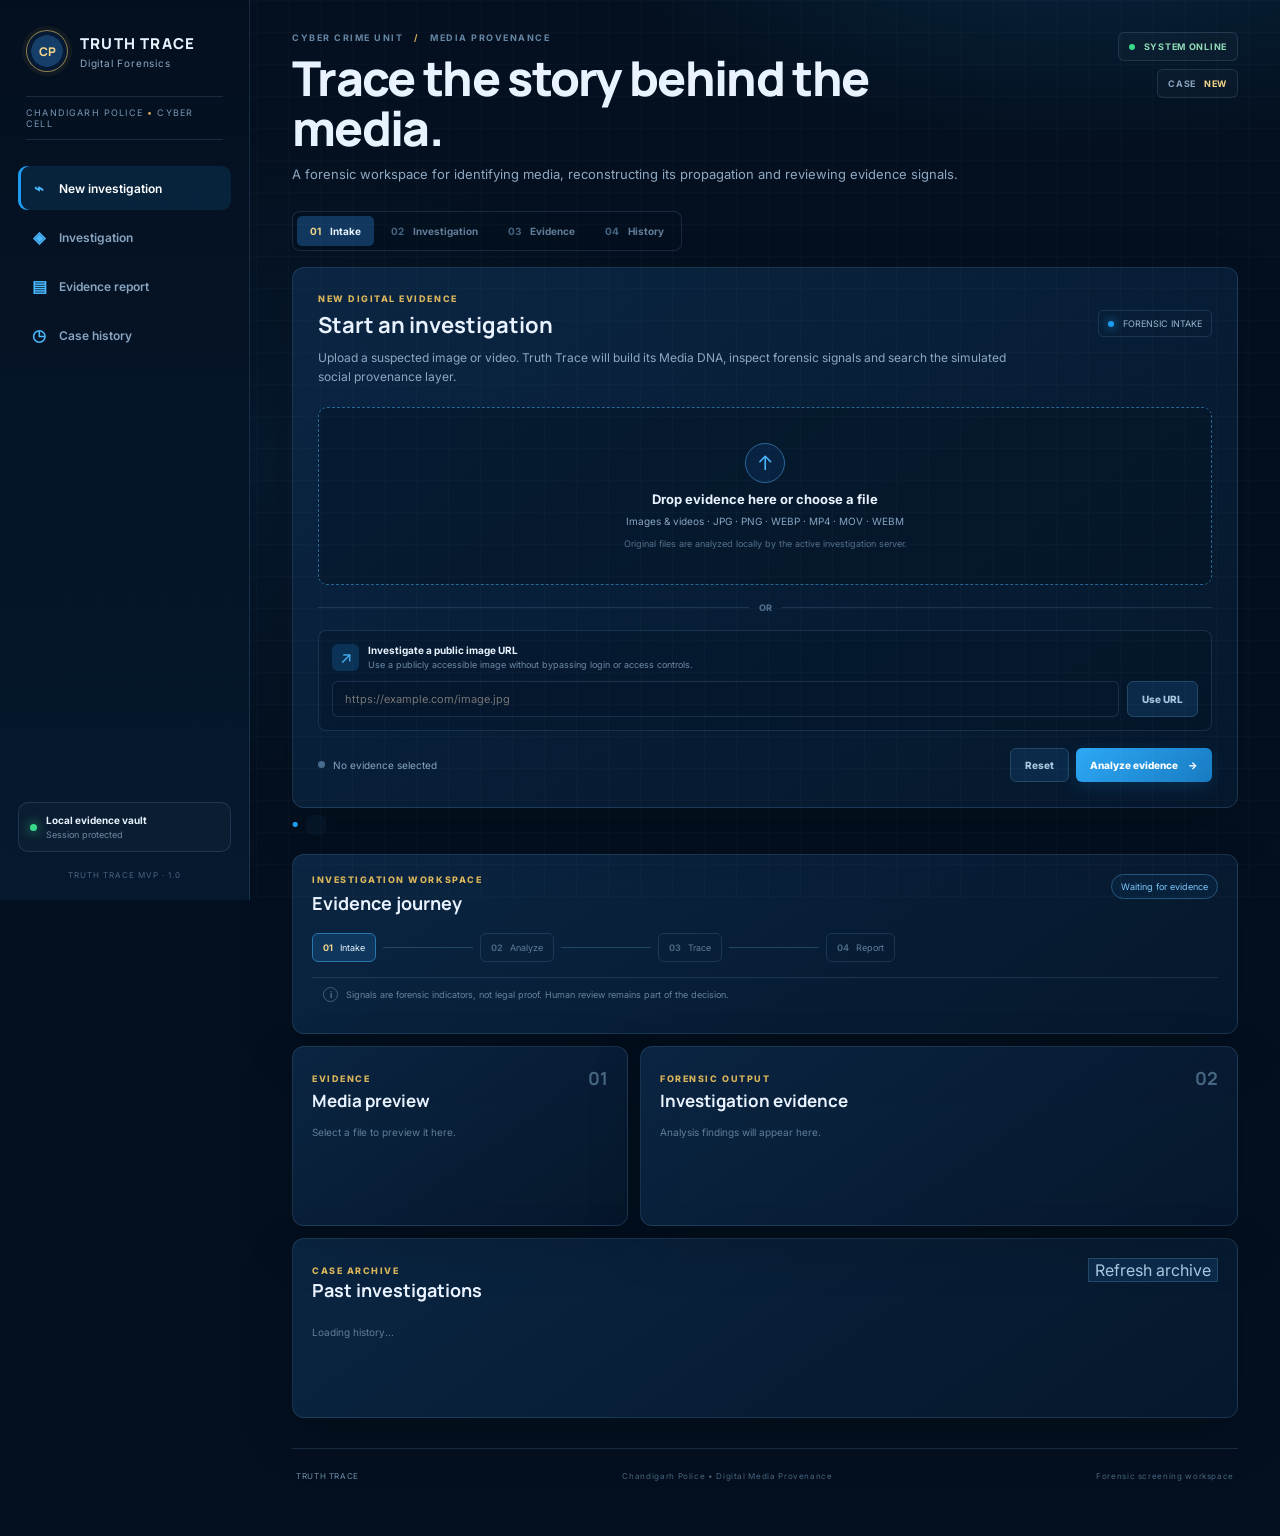
==== commit a69a2346: "Update Truth Trace provenance app" ====
--- a/provenance/frontend/index.html
+++ b/provenance/frontend/index.html
@@ -3,114 +3,148 @@
   <head>
     <meta charset="utf-8" />
     <meta name="viewport" content="width=device-width, initial-scale=1" />
-    <title>Truth Trace | Provenance Investigation</title>
+    <meta name="theme-color" content="#071a33" />
+    <title>Truth Trace | Chandigarh Police Digital Forensics</title>
+    <link rel="preconnect" href="https://fonts.googleapis.com">
+    <link rel="preconnect" href="https://fonts.gstatic.com" crossorigin>
+    <link href="https://fonts.googleapis.com/css2?family=Inter:wght@400;500;600;700;800&family=Manrope:wght@600;700;800&display=swap" rel="stylesheet">
     <link rel="stylesheet" href="style.css" />
   </head>
   <body>
-    <main>
-      <header class="topbar">
-        <div>
-          <p class="eyebrow">TRUTH TRACE</p>
-          <h1>
-            Don't just detect the fake.<br /><span>Trace its story.</span>
-          </h1>
+    <div class="app-shell">
+      <aside class="sidebar">
+        <div class="brand">
+          <div class="crest" aria-hidden="true"><span>CP</span></div>
+          <div>
+            <strong>TRUTH TRACE</strong>
+            <small>Digital Forensics</small>
+          </div>
         </div>
-        <div class="pill">FORENSIC WORKSPACE</div>
-      </header>
-      <nav class="steps" aria-label="Investigation steps">
-        <button class="step active" data-view="upload">01 Upload</button>
-        <button class="step" data-view="investigation">02 Investigation</button>
-        <button class="step" data-view="report">03 Evidence</button>
-        <button class="step" data-view="history">04 History</button>
-      </nav>
-      <section class="hero">
-        <div>
-          <h2>Start an investigation</h2>
-          <p>
-            Upload an image or video to inspect its identity, edits, metadata
-            and provenance signals.
-          </p>
+        <div class="agency">CHANDIGARH POLICE <span>•</span> CYBER CELL</div>
+        <nav class="side-nav" aria-label="Primary">
+          <a class="side-link active" href="#upload"><span class="nav-icon">⌁</span>New investigation</a>
+          <a class="side-link" href="#investigation"><span class="nav-icon">◈</span>Investigation</a>
+          <a class="side-link" href="#report"><span class="nav-icon">▤</span>Evidence report</a>
+          <a class="side-link" href="#history"><span class="nav-icon">◷</span>Case history</a>
+        </nav>
+        <div class="sidebar-bottom">
+          <div class="secure-card">
+            <span class="secure-dot"></span>
+            <div><strong>Local evidence vault</strong><small>Session protected</small></div>
+          </div>
+          <small class="build">TRUTH TRACE MVP · 1.0</small>
         </div>
-        <label class="dropzone" id="dropzone">
-          <input id="media" type="file" accept="image/*,video/*" />
-          <strong>Choose evidence</strong>
-          <span>JPG, PNG, WEBP, MP4, MOV and more</span>
-        </label>
-        <div class="url-source">
-          <label for="image-url"
-            ><strong>Or investigate an online image</strong></label
-          >
-          <div class="url-row">
-            <input
-              id="image-url"
-              type="url"
-              placeholder="Paste public image URL here..."
-              autocomplete="off"
-            />
-            <button id="use-url" class="secondary" type="button">
-              Use URL
-            </button>
+      </aside>
+
+      <main class="content">
+        <header class="topbar">
+          <div>
+            <div class="breadcrumb">CYBER CRIME UNIT <span>/</span> MEDIA PROVENANCE</div>
+            <h1>Trace the story behind the media.</h1>
+            <p class="lede">A forensic workspace for identifying media, reconstructing its propagation and reviewing evidence signals.</p>
           </div>
-          <span
-            >Works with publicly accessible JPG, PNG and WEBP image links. No
-            login bypass.</span
-          >
-        </div>
-        <div class="actions">
-          <span id="filename">No evidence selected</span>
-          <button id="analyze">Analyze evidence</button>
-          <button id="reset" class="secondary">Reset</button>
-        </div>
-      </section>
-      <pre id="status"></pre>
-      <section id="summary" class="grid hidden"></section>
-      <section id="investigation" class="panel workspace-panel">
-        <div class="workspace-heading">
-          <div>
-            <p class="eyebrow">INVESTIGATION WORKSPACE</p>
-            <h2>Trace the media story</h2>
+          <div class="top-actions">
+            <span class="status-chip"><i></i> SYSTEM ONLINE</span>
+            <span class="case-chip">CASE <b>NEW</b></span>
           </div>
-          <span id="investigation-state" class="state"
-            >Waiting for evidence</span
-          >
-        </div>
-        <div class="workspace-track">
-          <span class="track-node active">Upload</span
-          ><span class="track-line"></span>
-          <span class="track-node">Analyze</span
-          ><span class="track-line"></span>
-          <span class="track-node">Evidence</span>
-        </div>
-      </section>
-      <section id="story" class="story-layout hidden">
-        <div id="timeline" class="panel"></div>
-        <div id="matches" class="panel"></div>
-      </section>
-      <section class="evidence-layout">
-        <div id="preview" class="panel preview-panel">
-          <h3>Evidence preview</h3>
-          <p>Select a file to preview it here.</p>
-        </div>
-        <div id="report" class="panel report-panel">
-          <h3>Investigation evidence</h3>
-          <p>Analysis findings will appear here.</p>
-        </div>
-      </section>
-      <section id="history" class="panel history-panel">
-        <div class="workspace-heading">
-          <div>
-            <p class="eyebrow">PAST INVESTIGATIONS</p>
-            <h2>History</h2>
+        </header>
+
+        <nav class="steps" aria-label="Investigation steps">
+          <button class="step active" data-view="upload"><span>01</span> Intake</button>
+          <button class="step" data-view="investigation"><span>02</span> Investigation</button>
+          <button class="step" data-view="report"><span>03</span> Evidence</button>
+          <button class="step" data-view="history"><span>04</span> History</button>
+        </nav>
+
+        <section id="upload" class="hero">
+          <div class="section-kicker">NEW DIGITAL EVIDENCE</div>
+          <div class="hero-heading">
+            <div>
+              <h2>Start an investigation</h2>
+              <p>Upload a suspected image or video. Truth Trace will build its Media DNA, inspect forensic signals and search the simulated social provenance layer.</p>
+            </div>
+            <div class="evidence-badge"><span class="pulse"></span> FORENSIC INTAKE</div>
           </div>
-          <button id="history-refresh" class="secondary" type="button">
-            Refresh
-          </button>
-        </div>
-        <div id="history-list" class="history-list">
-          <p class="empty-value">Loading history...</p>
-        </div>
-      </section>
-    </main>
-    <script src="app.js?v=11"></script>
+
+          <label class="dropzone" id="dropzone">
+            <input id="media" type="file" accept="image/*,video/*" />
+            <div class="upload-glyph">↑</div>
+            <strong>Drop evidence here or choose a file</strong>
+            <span>Images & videos · JPG · PNG · WEBP · MP4 · MOV · WEBM</span>
+            <em>Original files are analyzed locally by the active investigation server.</em>
+          </label>
+
+          <div class="or-divider"><span>OR</span></div>
+
+          <div class="url-source">
+            <div class="url-label">
+              <div class="mini-icon">↗</div>
+              <div><strong>Investigate a public image URL</strong><span>Use a publicly accessible image without bypassing login or access controls.</span></div>
+            </div>
+            <div class="url-row">
+              <input id="image-url" type="url" placeholder="https://example.com/image.jpg" autocomplete="off" />
+              <button id="use-url" class="secondary" type="button">Use URL</button>
+            </div>
+          </div>
+
+          <div class="actions">
+            <div class="selected-file"><span class="file-dot"></span><span id="filename">No evidence selected</span></div>
+            <div class="action-buttons">
+              <button id="reset" class="secondary" type="button">Reset</button>
+              <button id="analyze" type="button">Analyze evidence <span>→</span></button>
+            </div>
+          </div>
+        </section>
+
+        <div class="status-line"><span class="status-mark">●</span><pre id="status"></pre></div>
+        <section id="summary" class="grid hidden"></section>
+
+        <section id="investigation" class="panel workspace-panel">
+          <div class="workspace-heading">
+            <div>
+              <p class="section-kicker">INVESTIGATION WORKSPACE</p>
+              <h2>Evidence journey</h2>
+            </div>
+            <span id="investigation-state" class="state">Waiting for evidence</span>
+          </div>
+          <div class="workspace-track">
+            <span class="track-node active"><b>01</b> Intake</span><span class="track-line"></span>
+            <span class="track-node"><b>02</b> Analyze</span><span class="track-line"></span>
+            <span class="track-node"><b>03</b> Trace</span><span class="track-line"></span>
+            <span class="track-node"><b>04</b> Report</span>
+          </div>
+          <div class="workspace-note"><span>i</span> Signals are forensic indicators, not legal proof. Human review remains part of the decision.</div>
+        </section>
+
+        <section id="story" class="story-layout hidden">
+          <div id="timeline" class="panel"></div>
+          <div id="matches" class="panel"></div>
+        </section>
+
+        <section class="evidence-layout">
+          <div id="preview" class="panel preview-panel">
+            <div class="panel-head"><div><span class="section-kicker">EVIDENCE</span><h3>Media preview</h3></div><span class="panel-number">01</span></div>
+            <p class="empty-state">Select a file to preview it here.</p>
+          </div>
+          <div id="report" class="panel report-panel">
+            <div class="panel-head"><div><span class="section-kicker">FORENSIC OUTPUT</span><h3>Investigation evidence</h3></div><span class="panel-number">02</span></div>
+            <p class="empty-state">Analysis findings will appear here.</p>
+          </div>
+        </section>
+
+        <section id="history" class="panel history-panel">
+          <div class="workspace-heading">
+            <div><span class="section-kicker">CASE ARCHIVE</span><h2>Past investigations</h2></div>
+            <button id="history-refresh" class="secondary" type="button">Refresh archive</button>
+          </div>
+          <div id="history-list" class="history-list"><p class="empty-value">Loading history...</p></div>
+        </section>
+
+        <footer class="footer">
+          <span>TRUTH TRACE</span><span>Chandigarh Police • Digital Media Provenance</span><span>Forensic screening workspace</span>
+        </footer>
+      </main>
+    </div>
+    <script src="app.js?v=12"></script>
   </body>
 </html>
--- a/provenance/frontend/style.css
+++ b/provenance/frontend/style.css
@@ -1,641 +1,53 @@
 :root {
   color-scheme: dark;
-  font-family:
-    Inter,
-    Segoe UI,
-    sans-serif;
-  background: #07111f;
-  color: #dbeafe;
+  --navy-950:#04101f;
+  --navy-900:#071a33;
+  --navy-850:#0a2342;
+  --navy-800:#0d2b50;
+  --blue:#1d9bf0;
+  --blue-2:#4ab8ff;
+  --gold:#d8b45a;
+  --gold-soft:#f1d58a;
+  --text:#e9f3ff;
+  --muted:#8fa8c2;
+  --line:rgba(116,166,211,.18);
+  --panel:rgba(9,31,57,.82);
+  --success:#39d98a;
+  font-family:Inter,Segoe UI,sans-serif;
 }
-* {
-  box-sizing: border-box;
-}
-body {
-  margin: 0;
-  background: radial-gradient(circle at 80% 0%, #123452, #07111f 42%);
-  min-height: 100vh;
-}
-main {
-  max-width: 1180px;
-  margin: auto;
-  padding: 34px 24px 80px;
-}
-.topbar {
-  display: flex;
-  justify-content: space-between;
-  align-items: flex-start;
-  margin-bottom: 48px;
-}
-.eyebrow {
-  color: #38bdf8;
-  letter-spacing: 0.25em;
-  font-size: 12px;
-  font-weight: 700;
-}
-h1 {
-  font-size: clamp(32px, 5vw, 58px);
-  line-height: 1.05;
-  margin: 8px 0;
-}
-h1 span {
-  color: #38bdf8;
-}
-.pill {
-  border: 1px solid #315271;
-  border-radius: 999px;
-  padding: 10px 14px;
-  color: #93c5fd;
-  font-size: 11px;
-  letter-spacing: 0.12em;
-}
-.steps {
-  display: flex;
-  gap: 8px;
-  margin: 0 0 18px;
-  padding: 6px;
-  background: #091a2b;
-  border: 1px solid #1e4667;
-  border-radius: 12px;
-  width: fit-content;
-}
-.step {
-  background: transparent;
-  color: #7892aa;
-  padding: 9px 14px;
-  border-radius: 8px;
-}
-.step.active {
-  background: #123b59;
-  color: #7dd3fc;
-}
-.hero,
-.panel {
-  background: rgba(13, 31, 52, 0.82);
-  border: 1px solid #1e4667;
-  border-radius: 18px;
-  box-shadow: 0 18px 60px #02081766;
-}
-.hero {
-  padding: 28px;
-  display: grid;
-  gap: 20px;
-}
-h2 {
-  margin: 0;
-  font-size: 24px;
-}
-p {
-  color: #91a9c2;
-}
-.dropzone {
-  border: 1px dashed #3b82f6;
-  border-radius: 14px;
-  padding: 28px;
-  text-align: center;
-  display: grid;
-  gap: 8px;
-  cursor: pointer;
-  background: #0b1e33;
-}
-.dropzone input {
-  display: none;
-}
-.dropzone.selected {
-  border-color: #22c55e;
-}
-.dropzone span,
-.metric span,
-.metric small {
-  color: #8aa4bf;
-  font-size: 12px;
-}
-.actions {
-  display: flex;
-  align-items: center;
-  justify-content: space-between;
-  gap: 14px;
-}
-button {
-  cursor: pointer;
-  background: #38bdf8;
-  color: #03111e;
-  border: 0;
-  border-radius: 9px;
-  padding: 12px 18px;
-  font-weight: 800;
-}
-#filename {
-  color: #9fb8d0;
-  font-size: 13px;
-  overflow: hidden;
-  text-overflow: ellipsis;
-}
-.secondary {
-  background: #193957;
-  color: #bfdbfe;
-  border: 1px solid #315271;
-}
-.grid {
-  display: grid;
-  grid-template-columns: repeat(4, 1fr);
-  gap: 14px;
-  margin: 22px 0;
-}
-.metric {
-  background: #0d233b;
-  border: 1px solid #1d4667;
-  border-radius: 14px;
-  padding: 18px;
-  display: grid;
-  gap: 7px;
-}
-.metric strong {
-  font-size: 20px;
-  color: #f8fafc;
-}
-.workspace-panel {
-  margin-top: 22px;
-  min-height: auto;
-}
-.workspace-heading {
-  display: flex;
-  justify-content: space-between;
-  align-items: flex-start;
-  gap: 16px;
-}
-.workspace-heading h2 {
-  margin-top: 4px;
-}
-.state {
-  color: #7dd3fc;
-  border: 1px solid #245477;
-  border-radius: 999px;
-  padding: 7px 10px;
-  font-size: 12px;
-}
-.workspace-track {
-  display: flex;
-  align-items: center;
-  gap: 10px;
-  margin-top: 20px;
-}
-.track-node {
-  color: #7892aa;
-  border: 1px solid #244866;
-  padding: 9px 12px;
-  border-radius: 8px;
-  font-size: 13px;
-}
-.track-node.active {
-  color: #dbeafe;
-  background: #123b59;
-  border-color: #38bdf8;
-}
-.track-line {
-  width: 42px;
-  height: 1px;
-  background: #315271;
-}
-.story-layout {
-  display: grid;
-  grid-template-columns: 1fr 1fr;
-  gap: 18px;
-  margin-top: 22px;
-}
-.story-layout h2 {
-  margin: 4px 0 18px;
-}
-.timeline {
-  display: grid;
-  gap: 0;
-}
-.timeline-item {
-  display: grid;
-  grid-template-columns: 18px 1fr;
-  gap: 12px;
-  min-height: 62px;
-}
-.timeline-dot {
-  width: 10px;
-  height: 10px;
-  margin-top: 4px;
-  border-radius: 50%;
-  background: #38bdf8;
-  box-shadow: 0 0 0 4px #123b59;
-}
-.timeline-item:not(:last-child) .timeline-dot {
-  position: relative;
-}
-.timeline-item:not(:last-child) .timeline-dot::after {
-  content: "";
-  position: absolute;
-  left: 4px;
-  top: 14px;
-  width: 2px;
-  height: 48px;
-  background: #245477;
-}
-.timeline-item p {
-  margin: 5px 0 0;
-  font-size: 13px;
-}
-.match-list {
-  display: grid;
-  gap: 10px;
-}
-.match-row {
-  display: flex;
-  justify-content: space-between;
-  gap: 14px;
-  padding: 12px 0;
-  border-bottom: 1px solid #173b58;
-}
-.match-row span {
-  color: #8aa4bf;
-}
-.match-row strong {
-  color: #f8fafc;
-  text-align: right;
-}
-.panel-note {
-  font-size: 12px;
-  margin-bottom: 0;
-}
-.lineage {
-  margin-top: 24px;
-  border-top: 1px solid #214765;
-  padding-top: 18px;
-}
-.lineage-grid {
-  display: grid;
-  grid-template-columns: repeat(2, minmax(0, 1fr));
-  gap: 10px;
-}
-.lineage-card {
-  display: grid;
-  gap: 6px;
-  padding: 10px;
-  border: 1px solid #315271;
-  border-radius: 10px;
-  background: #091a2b;
-  min-width: 0;
-}
-.lineage-card.original {
-  border-color: #38bdf8;
-}
-.lineage-card.exact {
-  border-color: #22c55e;
-}
-.lineage-card.candidate {
-  border-color: #eab308;
-}
-.lineage-card img,
-.lineage-card video {
-  width: 100%;
-  height: 120px;
-  object-fit: contain;
-  background: #020817;
-  border-radius: 6px;
-}
-.lineage-card strong {
-  color: #f8fafc;
-}
-.lineage-card p,
-.lineage-card small {
-  margin: 0;
-  font-size: 11px;
-  color: #91a9c2;
-  overflow-wrap: anywhere;
-}
-.lineage-kind {
-  color: #7dd3fc;
-  font-size: 10px;
-  letter-spacing: 0.08em;
-  font-weight: 700;
-}
-.lineage-graph {
-  margin-top: 24px;
-  border-top: 1px solid #214765;
-  padding-top: 18px;
-}
-.graph-track {
-  display: flex;
-  align-items: stretch;
-  gap: 8px;
-  overflow-x: auto;
-  padding: 10px 0;
-}
-.graph-node {
-  min-width: 150px;
-  display: grid;
-  gap: 6px;
-  padding: 12px;
-  border: 1px solid #315271;
-  border-radius: 10px;
-  background: #091a2b;
-}
-.graph-node.origin {
-  border-color: #38bdf8;
-}
-.graph-node small {
-  color: #91a9c2;
-  font-size: 11px;
-  overflow-wrap: anywhere;
-}
-.graph-arrow {
-  align-self: center;
-  color: #38bdf8;
-  font-size: 20px;
-}
-.evidence-layout {
-  display: grid;
-  grid-template-columns: 0.8fr 1.2fr;
-  gap: 18px;
-  margin-top: 22px;
-}
-.panel {
-  padding: 22px;
-  min-height: 280px;
-}
-.panel h3 {
-  margin-top: 0;
-}
-.preview-media {
-  max-width: 100%;
-  max-height: 500px;
-  border-radius: 10px;
-  display: block;
-  margin: auto;
-}
-details {
-  border-top: 1px solid #214765;
-  padding: 12px 0;
-}
-summary {
-  cursor: pointer;
-  font-weight: 700;
-  color: #bae6fd;
-}
-pre {
-  white-space: pre-wrap;
-  color: #b7d4eb;
-  font-size: 12px;
-  overflow: auto;
-  background: #071522;
-  padding: 12px;
-  border-radius: 8px;
-}
-.facts {
-  display: grid;
-  gap: 8px;
-  margin-top: 12px;
-}
-.fact {
-  display: grid;
-  grid-template-columns: minmax(130px, 0.8fr) minmax(0, 1.2fr);
-  gap: 16px;
-  border-bottom: 1px solid #173b58;
-  padding: 8px 0;
-}
-.fact > span {
-  color: #8aa4bf;
-}
-.fact-value {
-  color: #f8fafc;
-  overflow-wrap: anywhere;
-}
-.fact-value strong {
-  color: #f8fafc;
-}
-.value-list {
-  margin: 0;
-  padding-left: 20px;
-  color: #dbeafe;
-}
-.value-list li {
-  padding: 3px 0;
-}
-.empty-value {
-  color: #7892aa;
-  font-style: italic;
-}
-.hidden {
-  display: none;
-}
-#status {
-  color: #7dd3fc;
-  min-height: 20px;
-  margin: 14px 0;
-}
-@media (max-width: 760px) {
-  .topbar,
-  .actions,
-  .workspace-heading {
-    display: block;
-  }
-  .pill {
-    display: inline-block;
-    margin-top: 15px;
-  }
-  .steps {
-    width: 100%;
-    overflow-x: auto;
-  }
-  .grid,
-  .story-layout,
-  .evidence-layout {
-    grid-template-columns: 1fr 1fr;
-  }
-  .actions button {
-    margin-top: 14px;
-  }
-}
-@media (max-width: 480px) {
-  .grid,
-  .evidence-layout {
-    grid-template-columns: 1fr;
-  }
-}
-
-.web-sources {
-  margin-top: 1rem;
-  padding-top: 1rem;
-  border-top: 1px solid rgba(127, 127, 127, 0.2);
-}
-
-.source-list {
-  display: grid;
-  gap: 0.75rem;
-  margin-top: 0.75rem;
-}
-
-.source-card {
-  padding: 0.9rem 1rem;
-  border: 1px solid rgba(127, 127, 127, 0.2);
-  border-radius: 12px;
-  background: rgba(127, 127, 127, 0.04);
-}
-
-.source-card-top {
-  display: flex;
-  justify-content: space-between;
-  gap: 1rem;
-  margin-bottom: 0.4rem;
-  font-size: 0.78rem;
-  opacity: 0.75;
-}
-
-.source-card a {
-  color: inherit;
-  text-decoration: underline;
-  text-underline-offset: 2px;
-}
-
-.source-card p {
-  margin: 0.45rem 0;
-  opacity: 0.82;
-}
-
-.source-card small {
-  display: block;
-  opacity: 0.7;
-}
-
-.source-type {
-  text-transform: uppercase;
-  letter-spacing: 0.06em;
-}
-
-.url-source {
-  display: grid;
-  gap: 8px;
-  padding: 18px;
-  border: 1px solid #1e4667;
-  border-radius: 14px;
-  background: #091a2b;
-}
-.url-source > span {
-  color: #8aa4bf;
-  font-size: 12px;
-}
-.url-row {
-  display: flex;
-  gap: 10px;
-}
-.url-row input {
-  flex: 1;
-  min-width: 0;
-  padding: 12px 14px;
-  border-radius: 9px;
-  border: 1px solid #315271;
-  background: #071522;
-  color: #f8fafc;
-}
-.final-report {
-  margin-bottom: 22px;
-  padding: 20px;
-  border: 1px solid #38bdf8;
-  border-radius: 14px;
-  background: #091a2b;
-}
-.final-report h2 {
-  margin: 5px 0 10px;
-}
-.final-report ul {
-  color: #dbeafe;
-  padding-left: 20px;
-}
-.verdict-score {
-  margin: 10px 0 14px;
-  color: #8aa4bf;
-}
-.verdict-score strong {
-  color: #7dd3fc;
-  font-size: 20px;
-}
-@media (max-width: 600px) {
-  .url-row {
-    display: grid;
-  }
-}
-
-.history-panel {
-  margin-top: 24px;
-}
-.history-list {
-  display: grid;
-  grid-template-columns: repeat(auto-fill, minmax(240px, 1fr));
-  gap: 14px;
-  margin-top: 16px;
-}
-.history-card {
-  background: rgba(255, 255, 255, 0.03);
-  border: 1px solid rgba(255, 255, 255, 0.08);
-  border-radius: 12px;
-  padding: 12px;
-  cursor: pointer;
-  transition: border-color 0.15s ease, transform 0.15s ease;
-  display: flex;
-  flex-direction: column;
-  gap: 8px;
-}
-.history-card:hover {
-  border-color: rgba(125, 211, 252, 0.5);
-  transform: translateY(-2px);
-}
-.history-thumb {
-  width: 100%;
-  height: 140px;
-  object-fit: cover;
-  border-radius: 8px;
-  background: rgba(0, 0, 0, 0.25);
-}
-.history-meta strong {
-  display: block;
-  font-size: 14px;
-  word-break: break-word;
-}
-.history-meta span {
-  font-size: 12px;
-  color: #8aa4bf;
-}
-.history-badge {
-  display: inline-block;
-  margin-top: 4px;
-  padding: 2px 8px;
-  border-radius: 999px;
-  font-size: 11px;
-  text-transform: uppercase;
-  letter-spacing: 0.04em;
-}
-.history-badge.likely_ai {
-  background: rgba(248, 113, 113, 0.18);
-  color: #fca5a5;
-}
-.history-badge.review {
-  background: rgba(250, 204, 21, 0.18);
-  color: #fde68a;
-}
-.history-badge.provenance_found {
-  background: rgba(96, 165, 250, 0.18);
-  color: #93c5fd;
-}
-.history-badge.inconclusive {
-  background: rgba(148, 163, 184, 0.18);
-  color: #cbd5f5;
-}
-.history-card-actions {
-  display: flex;
-  justify-content: flex-end;
-}
-.history-delete {
-  background: none;
-  border: none;
-  color: #8aa4bf;
-  font-size: 12px;
-  cursor: pointer;
-  padding: 2px 4px;
-}
-.history-delete:hover {
-  color: #fca5a5;
-}
+*{box-sizing:border-box}
+html{scroll-behavior:smooth}
+body{margin:0;min-height:100vh;background:
+ radial-gradient(900px 500px at 85% -10%,rgba(29,155,240,.20),transparent 60%),
+ radial-gradient(700px 500px at 20% 30%,rgba(18,64,113,.18),transparent 65%),
+ var(--navy-950);color:var(--text)}
+body:before{content:"";position:fixed;inset:0;pointer-events:none;opacity:.035;background-image:linear-gradient(rgba(255,255,255,.5) 1px,transparent 1px),linear-gradient(90deg,rgba(255,255,255,.5) 1px,transparent 1px);background-size:32px 32px}
+button,input{font:inherit}
+button{cursor:pointer}
+.app-shell{display:grid;grid-template-columns:250px minmax(0,1fr);min-height:100vh}
+.sidebar{position:sticky;top:0;height:100vh;padding:26px 18px 20px;border-right:1px solid var(--line);background:linear-gradient(180deg,rgba(4,16,31,.98),rgba(6,26,48,.95));display:flex;flex-direction:column}
+.brand{display:flex;align-items:center;gap:12px;padding:4px 8px 20px}
+.crest{width:42px;height:42px;border:1px solid rgba(216,180,90,.65);border-radius:50%;display:grid;place-items:center;background:radial-gradient(circle,#153e68 0 55%,#071a33 56%);box-shadow:0 0 0 4px rgba(216,180,90,.06)}
+.crest span{font-family:Manrope,sans-serif;font-size:12px;font-weight:800;color:var(--gold-soft)}
+.brand strong{display:block;font:800 15px Manrope,sans-serif;letter-spacing:.08em}.brand small{display:block;margin-top:3px;color:var(--muted);font-size:10px;letter-spacing:.08em}
+.agency{margin:4px 8px 26px;padding:10px 0;border-top:1px solid var(--line);border-bottom:1px solid var(--line);font-size:9px;letter-spacing:.13em;color:#7895b3}.agency span{color:var(--gold)}
+.side-nav{display:grid;gap:5px}.side-link{display:flex;align-items:center;gap:11px;padding:12px 12px;border-radius:9px;color:#89a5c1;text-decoration:none;font-size:12px;font-weight:600}.side-link:hover,.side-link.active{color:#fff;background:rgba(29,155,240,.12);box-shadow:inset 3px 0 var(--blue)}.nav-icon{width:18px;text-align:center;color:var(--blue-2);font-size:16px}
+.sidebar-bottom{margin-top:auto}.secure-card{display:flex;gap:9px;align-items:center;padding:11px;border:1px solid var(--line);background:rgba(255,255,255,.025);border-radius:10px}.secure-dot{width:7px;height:7px;border-radius:50%;background:var(--success);box-shadow:0 0 12px var(--success)}.secure-card strong{display:block;font-size:10px}.secure-card small{display:block;color:#6f89a4;font-size:9px;margin-top:3px}.build{display:block;text-align:center;margin-top:18px;color:#49657f;font-size:8px;letter-spacing:.12em}
+.content{width:min(1280px,100%);padding:32px 42px 55px;margin:auto}.topbar{display:flex;justify-content:space-between;gap:30px;align-items:flex-start;margin-bottom:26px}.breadcrumb{font-size:9px;font-weight:700;letter-spacing:.17em;color:#6686a5}.breadcrumb span{color:var(--gold);margin:0 7px}.topbar h1{font:800 clamp(30px,4vw,48px)/1.05 Manrope,sans-serif;letter-spacing:-.035em;margin:10px 0 10px;max-width:750px}.lede{max-width:700px;color:var(--muted);font-size:13px;line-height:1.65;margin:0}.top-actions{display:flex;gap:8px;flex-wrap:wrap;justify-content:flex-end}.status-chip,.case-chip{padding:8px 10px;border:1px solid var(--line);border-radius:6px;font-size:9px;font-weight:700;letter-spacing:.08em;background:rgba(255,255,255,.025);white-space:nowrap}.status-chip{color:#91dcb8}.status-chip i{display:inline-block;width:6px;height:6px;border-radius:50%;background:var(--success);margin-right:6px}.case-chip{color:#88a2bd}.case-chip b{color:var(--gold-soft);margin-left:5px}
+.steps{display:flex;gap:4px;padding:4px;background:rgba(4,16,31,.7);border:1px solid var(--line);border-radius:8px;width:max-content;margin-bottom:16px}.step{border:0;background:transparent;color:#617d9a;padding:9px 13px;border-radius:5px;font-size:10px;font-weight:700}.step span{color:#466581;margin-right:7px}.step.active{background:#12375e;color:#e8f5ff}.step.active span{color:var(--gold-soft)}
+.hero,.panel{background:linear-gradient(145deg,rgba(12,40,71,.88),rgba(6,24,46,.88));border:1px solid var(--line);border-radius:12px;box-shadow:0 18px 55px rgba(0,0,0,.16)}.hero{padding:25px}.section-kicker{font-size:9px;font-weight:800;letter-spacing:.17em;color:var(--gold);margin:0 0 6px}.hero-heading{display:flex;justify-content:space-between;gap:20px;align-items:flex-start}.hero h2,.panel h3{font:700 22px Manrope,sans-serif;margin:0}.hero p{max-width:720px;color:var(--muted);font-size:12px;line-height:1.6;margin:8px 0 0}.evidence-badge{font-size:9px;color:#9db6cf;border:1px solid var(--line);padding:7px 9px;border-radius:5px;white-space:nowrap}.pulse{display:inline-block;width:6px;height:6px;border-radius:50%;background:var(--blue);margin-right:6px;box-shadow:0 0 10px var(--blue)}
+.dropzone{margin-top:20px;border:1px dashed rgba(74,184,255,.5);border-radius:9px;padding:35px 20px;text-align:center;display:grid;gap:8px;cursor:pointer;background:rgba(3,17,33,.42);transition:.2s}.dropzone:hover,.dropzone.selected{background:rgba(29,155,240,.07);border-color:var(--blue)}.dropzone input{display:none}.upload-glyph{margin:auto;width:40px;height:40px;border-radius:50%;display:grid;place-items:center;border:1px solid #2b6697;color:var(--blue-2);font-size:20px;background:#082342}.dropzone strong{font-size:13px}.dropzone span{font-size:10px;color:#88a5c1}.dropzone em{font-style:normal;color:#536f8a;font-size:9px;margin-top:3px}
+.or-divider{display:flex;align-items:center;gap:10px;margin:17px 0;color:#4f6d89;font-size:9px;font-weight:800}.or-divider:before,.or-divider:after{content:"";height:1px;background:var(--line);flex:1}
+.url-source{padding:13px;border:1px solid var(--line);border-radius:8px;background:rgba(3,17,33,.3)}.url-label{display:flex;gap:9px;align-items:center;margin-bottom:10px}.mini-icon{width:27px;height:27px;display:grid;place-items:center;border-radius:6px;background:#0b3358;color:var(--blue-2)}.url-label strong{display:block;font-size:10px}.url-label span{display:block;color:#6e89a5;font-size:9px;margin-top:3px}.url-row{display:flex;gap:8px}.url-row input{flex:1;min-width:0;padding:10px 12px;border-radius:6px;border:1px solid var(--line);background:#05172c;color:#f4f9ff;outline:none;font-size:11px}.url-row input:focus{border-color:#338ccc}
+.actions{display:flex;align-items:center;justify-content:space-between;gap:14px;margin-top:17px}.selected-file{display:flex;align-items:center;gap:8px;min-width:0;color:#88a5c1;font-size:10px}.selected-file span:last-child{overflow:hidden;text-overflow:ellipsis;white-space:nowrap}.file-dot{width:7px;height:7px;border-radius:50%;background:#466b8d}.action-buttons{display:flex;gap:7px}.actions button,.url-row button{border:0;border-radius:6px;padding:10px 14px;font-size:10px;font-weight:800}.actions button:not(.secondary),#use-url:not(.secondary){background:linear-gradient(135deg,#2da8f5,#187bc2);color:white;box-shadow:0 5px 18px rgba(29,155,240,.16)}.actions button:not(.secondary) span{margin-left:8px}.secondary{background:#0b2949;color:#a9c6df;border:1px solid #214866!important}
+.status-line{display:flex;align-items:center;gap:8px;min-height:34px}.status-mark{font-size:7px;color:var(--blue)}#status{color:#75bff1;min-height:16px;margin:0;font:500 10px Inter,sans-serif;white-space:pre-wrap}
+.grid{display:grid;grid-template-columns:repeat(4,1fr);gap:10px;margin:12px 0}.metric{background:#08213c;border:1px solid var(--line);border-radius:8px;padding:15px;display:grid;gap:5px;min-width:0}.metric small{font-size:8px;text-transform:uppercase;letter-spacing:.12em;color:#6685a2}.metric strong{font:800 18px Manrope,sans-serif;color:#f5faff;overflow:hidden;text-overflow:ellipsis}.metric span{font-size:9px;color:#6685a2}
+.workspace-panel{margin-top:12px;padding:20px}.workspace-heading{display:flex;justify-content:space-between;gap:15px;align-items:flex-start}.workspace-heading h2{font:700 18px Manrope,sans-serif;margin:0}.state{font-size:9px;color:#7cc8fa;border:1px solid #25557b;border-radius:99px;padding:6px 9px;background:rgba(29,155,240,.06)}.workspace-track{display:flex;align-items:center;gap:7px;margin-top:18px}.track-node{color:#617d98;border:1px solid var(--line);padding:8px 10px;border-radius:6px;font-size:9px;white-space:nowrap}.track-node b{color:#496681;margin-right:4px}.track-node.active{color:#e7f4ff;background:#0f365c;border-color:#2777ad}.track-node.active b{color:var(--gold-soft)}.track-line{height:1px;background:#214563;flex:1;max-width:90px}.workspace-note{margin-top:15px;padding:9px 11px;border-top:1px solid var(--line);color:#66839f;font-size:9px}.workspace-note span{display:inline-grid;place-items:center;width:15px;height:15px;border:1px solid #3d5f7e;border-radius:50%;margin-right:5px;color:#7ca2c1}
+.story-layout{display:grid;grid-template-columns:1fr 1fr;gap:12px;margin-top:12px}.panel{padding:19px;min-height:180px}.panel-head{display:flex;justify-content:space-between;gap:12px;align-items:flex-start;margin-bottom:14px}.panel-head h3{margin-top:3px;font-size:17px}.panel-number{color:#476681;font:700 18px Manrope}.empty-state,.empty-value{color:#607d99;font-size:10px}.evidence-layout{display:grid;grid-template-columns:.72fr 1.28fr;gap:12px;margin-top:12px}.preview-media{max-width:100%;max-height:510px;border-radius:7px;display:block;margin:auto;background:#020b16}.findings{display:grid;gap:0}details{border-top:1px solid var(--line);padding:11px 0}summary{cursor:pointer;font-size:10px;font-weight:700;color:#bcd7ed}pre{white-space:pre-wrap;color:#a9c8e1;font-size:9px;overflow:auto;background:#051526;padding:10px;border-radius:6px}.facts{display:grid;gap:6px;margin-top:9px}.fact{display:grid;grid-template-columns:minmax(110px,.7fr) minmax(0,1.3fr);gap:12px;border-bottom:1px solid rgba(116,166,211,.11);padding:7px 0;font-size:10px}.fact>span{color:#64819e}.fact-value{color:#dcecff;overflow-wrap:anywhere}.value-list{margin:0;padding-left:18px;color:#c7def1;font-size:10px}.hidden{display:none}
+.lineage,.lineage-graph{border-top:1px solid var(--line);padding-top:15px;margin-top:18px}.lineage-grid{display:grid;grid-template-columns:repeat(2,minmax(0,1fr));gap:8px}.lineage-card,.graph-node{padding:9px;border:1px solid var(--line);border-radius:7px;background:#061a30;display:grid;gap:5px;min-width:0}.lineage-card.original,.graph-node.origin{border-color:#2c8cc9}.lineage-card.exact{border-color:#2ebf78}.lineage-card.candidate{border-color:#b79035}.lineage-card img,.lineage-card video{width:100%;height:105px;object-fit:contain;background:#020914;border-radius:5px}.lineage-card strong{font-size:10px}.lineage-card p,.lineage-card small,.graph-node small{margin:0;font-size:9px;color:#66839e;overflow-wrap:anywhere}.lineage-kind{color:#7cc8fa;font-size:8px;letter-spacing:.08em;font-weight:800}.graph-track{display:flex;align-items:stretch;gap:7px;overflow-x:auto;padding:8px 0}.graph-node{min-width:140px}.graph-arrow{align-self:center;color:var(--blue-2)}
+.final-report{margin-bottom:15px;padding:15px;border:1px solid #2c7fb1;border-radius:8px;background:linear-gradient(145deg,#092b4b,#061b31)}.final-report h2{font:700 17px Manrope;margin:3px 0 7px}.final-report ul{color:#c4dbef;padding-left:18px;font-size:10px}.verdict-score{margin:7px 0 10px;color:#7693ad;font-size:10px}.verdict-score strong{color:#7bcafa;font:800 18px Manrope}
+.history-panel{margin-top:12px}.history-list{display:grid;grid-template-columns:repeat(auto-fill,minmax(220px,1fr));gap:10px;margin-top:14px}.history-card{background:rgba(255,255,255,.02);border:1px solid var(--line);border-radius:8px;padding:9px;cursor:pointer;transition:.15s;display:flex;flex-direction:column;gap:7px}.history-card:hover{border-color:#2a79ad;transform:translateY(-1px)}.history-thumb{width:100%;height:125px;object-fit:cover;border-radius:5px;background:#020914}.history-meta strong{display:block;font-size:10px;word-break:break-word}.history-meta span{font-size:9px;color:#67839f}.history-badge{display:inline-block;margin-top:4px;padding:2px 6px;border-radius:99px;font-size:8px;text-transform:uppercase;letter-spacing:.04em}.history-badge.likely_ai{background:rgba(248,113,113,.13);color:#f5a1a1}.history-badge.review{background:rgba(250,204,21,.13);color:#efd46e}.history-badge.provenance_found{background:rgba(74,184,255,.13);color:#7cc8fa}.history-badge.inconclusive{background:rgba(148,163,184,.12);color:#a8b9c9}.history-card-actions{display:flex;justify-content:flex-end}.history-delete{background:none;border:0;color:#6c88a3;font-size:9px;padding:2px}.history-delete:hover{color:#ef9696}
+.web-sources{margin-top:15px;padding-top:15px;border-top:1px solid var(--line)}.source-list{display:grid;gap:7px;margin-top:8px}.source-card{padding:9px;border:1px solid var(--line);border-radius:7px;background:rgba(255,255,255,.02)}.source-card-top{display:flex;justify-content:space-between;gap:1rem;margin-bottom:.3rem;font-size:8px;opacity:.75}.source-card a{color:#7cc8fa}.source-card p{margin:.35rem 0;font-size:9px;color:#86a2bc}.source-card small{display:block;font-size:8px;color:#617e99}.url-source>span{color:#6986a1;font-size:9px}
+.footer{display:flex;justify-content:space-between;gap:15px;padding:22px 4px 0;margin-top:30px;border-top:1px solid var(--line);color:#496680;font-size:8px;letter-spacing:.08em}.footer span:first-child{color:#6f8faa}
+@media(max-width:950px){.app-shell{grid-template-columns:1fr}.sidebar{position:relative;height:auto;padding:15px 18px;flex-direction:row;align-items:center;gap:15px}.agency,.sidebar-bottom{display:none}.side-nav{display:flex;overflow:auto}.side-link{white-space:nowrap}.content{padding:25px 20px}.topbar{display:block}.top-actions{justify-content:flex-start;margin-top:14px}.grid{grid-template-columns:repeat(2,1fr)}}
+@media(max-width:650px){.sidebar{display:block}.side-nav{margin-top:10px}.content{padding:20px 13px}.hero{padding:17px}.hero-heading,.actions,.workspace-heading{display:block}.evidence-badge{display:inline-block;margin-top:12px}.action-buttons{margin-top:12px}.grid,.story-layout,.evidence-layout{grid-template-columns:1fr}.steps{width:100%;overflow:auto}.step{white-space:nowrap}.workspace-track{overflow:auto}.track-line{min-width:20px}.url-row{display:grid}.footer{display:grid}.topbar h1{font-size:31px}}
